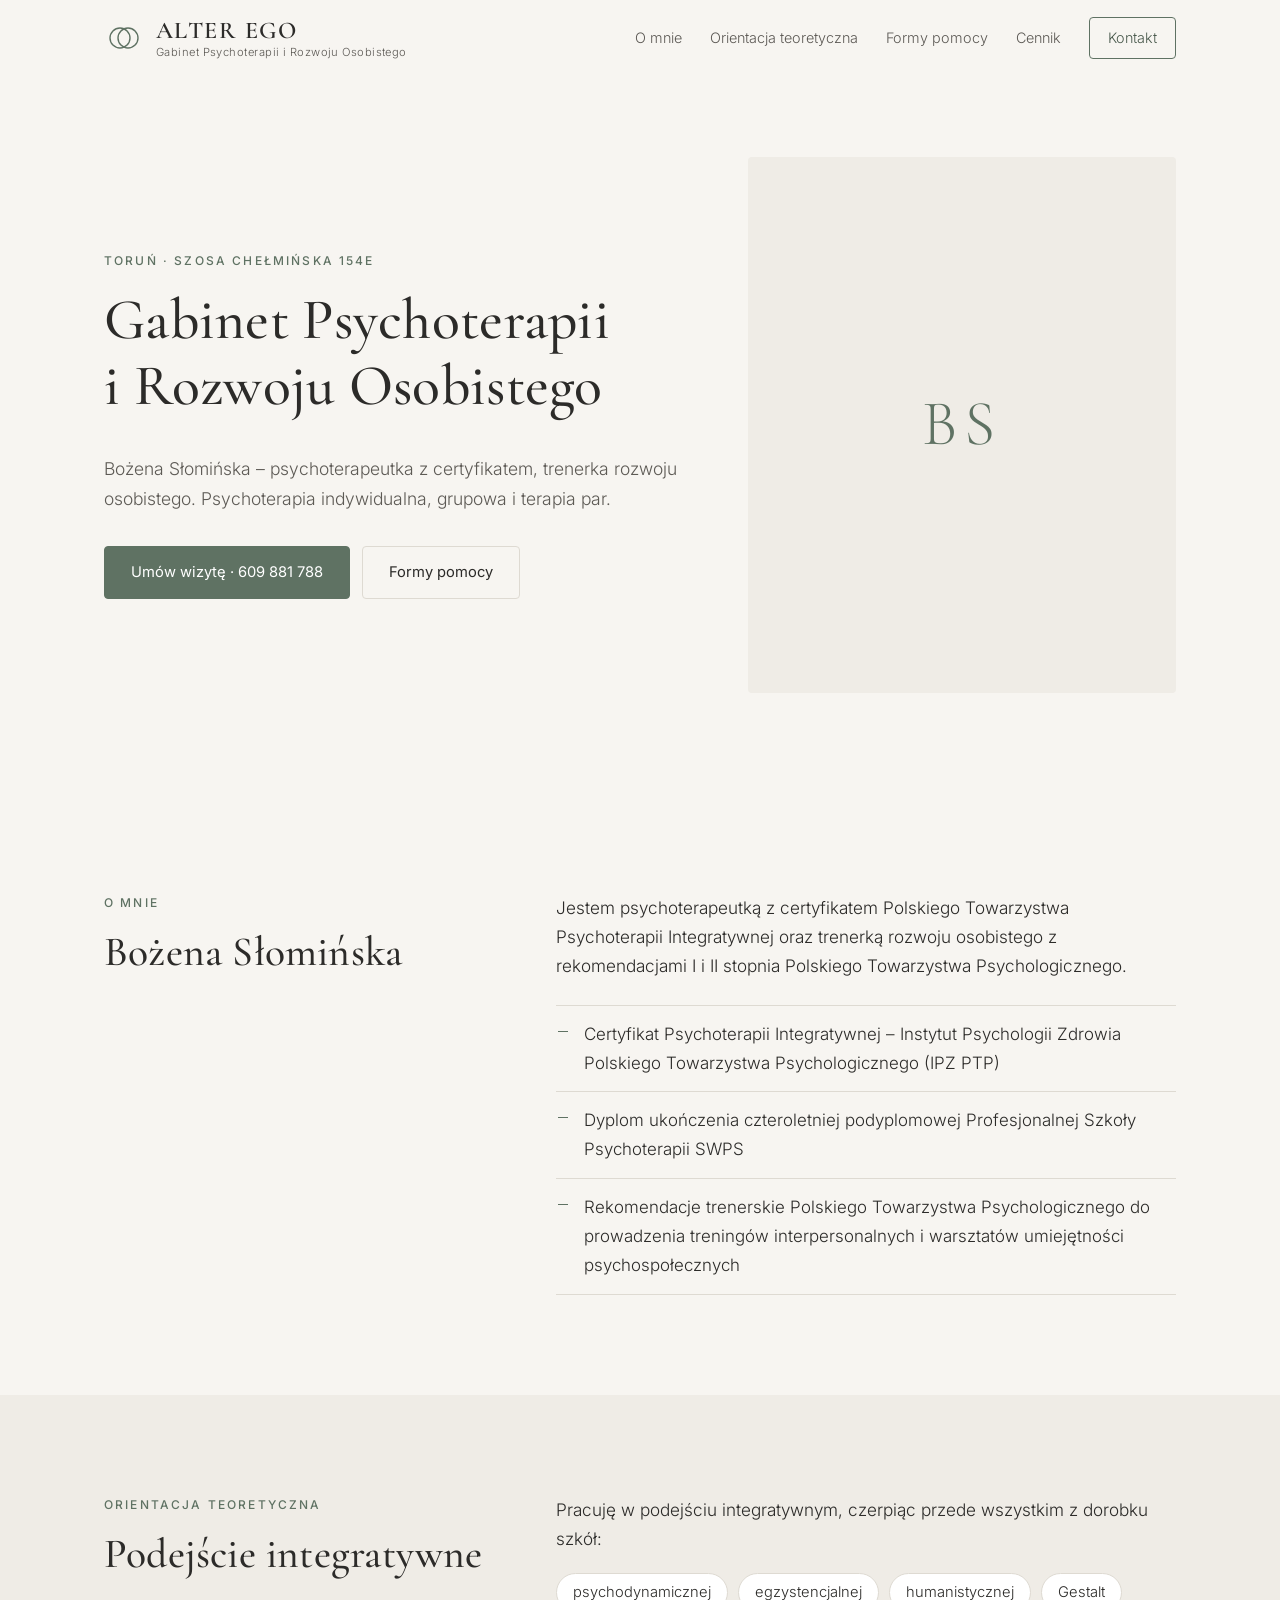
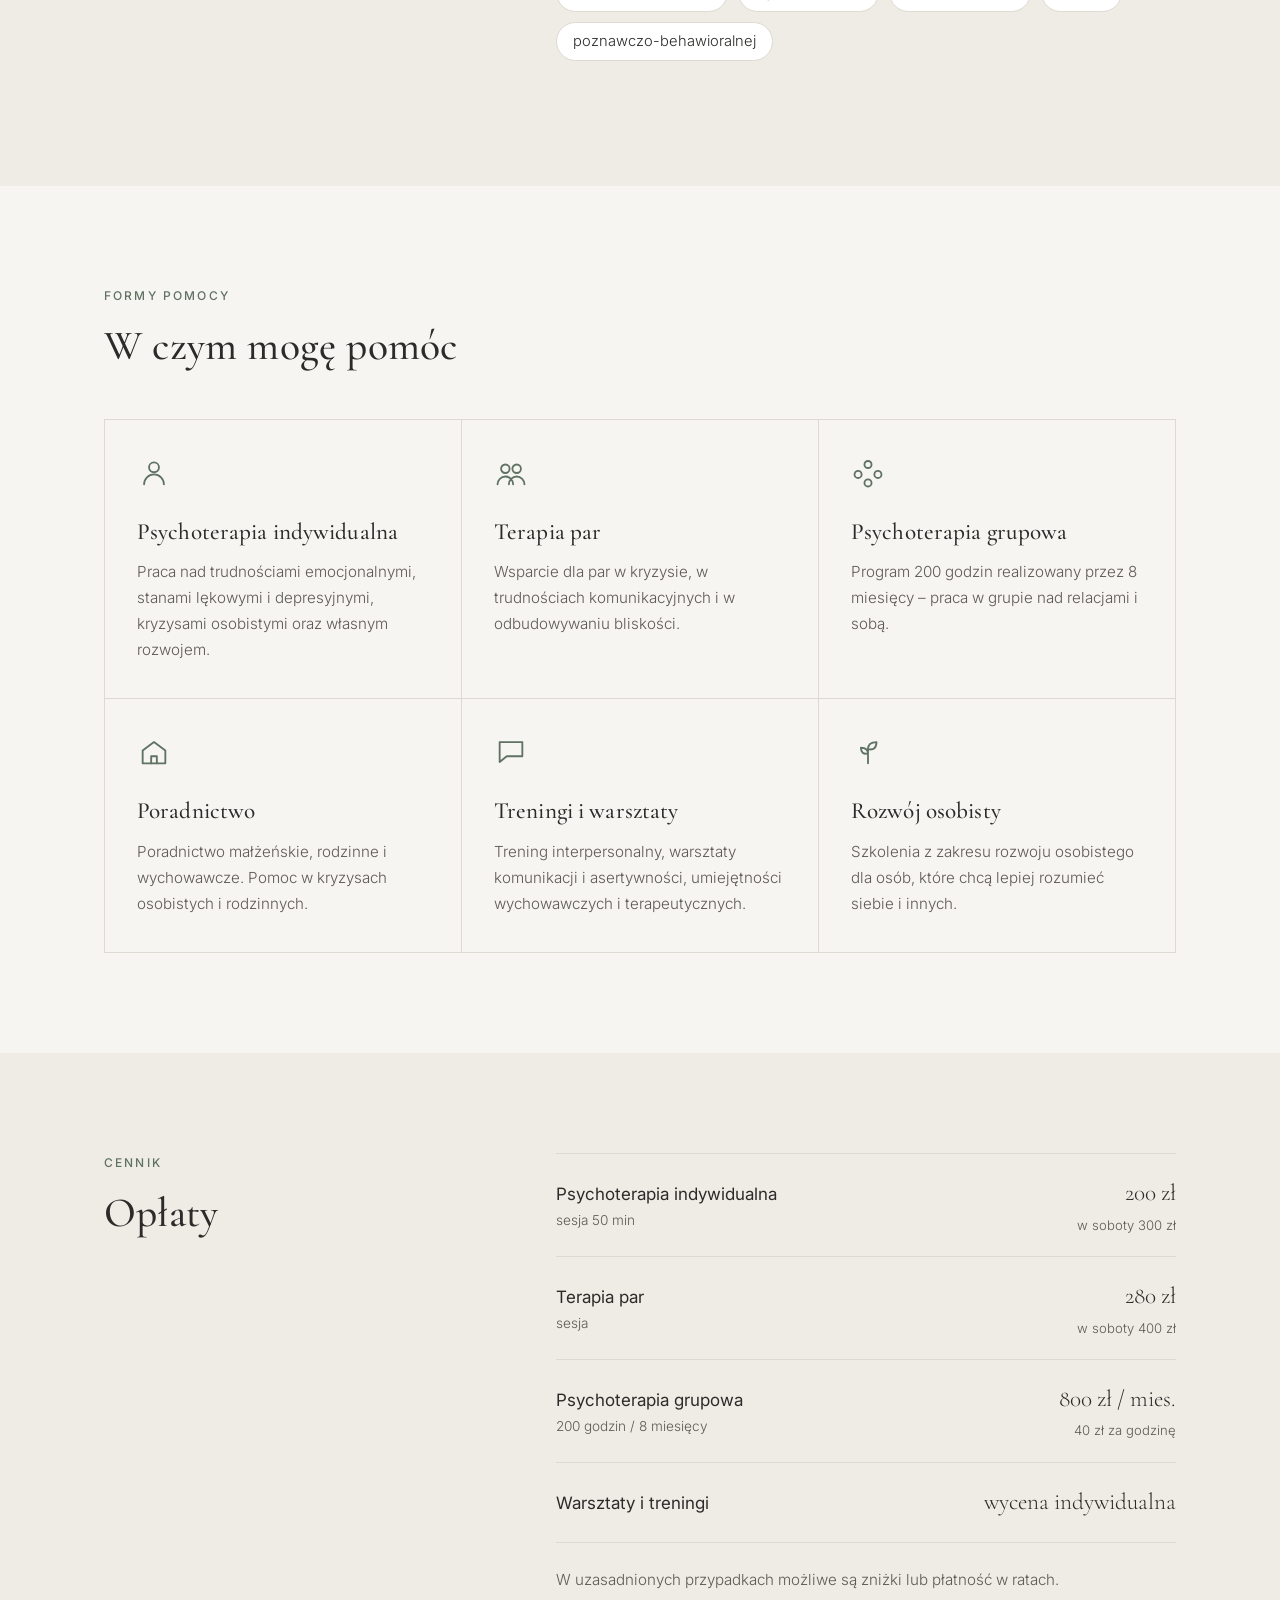
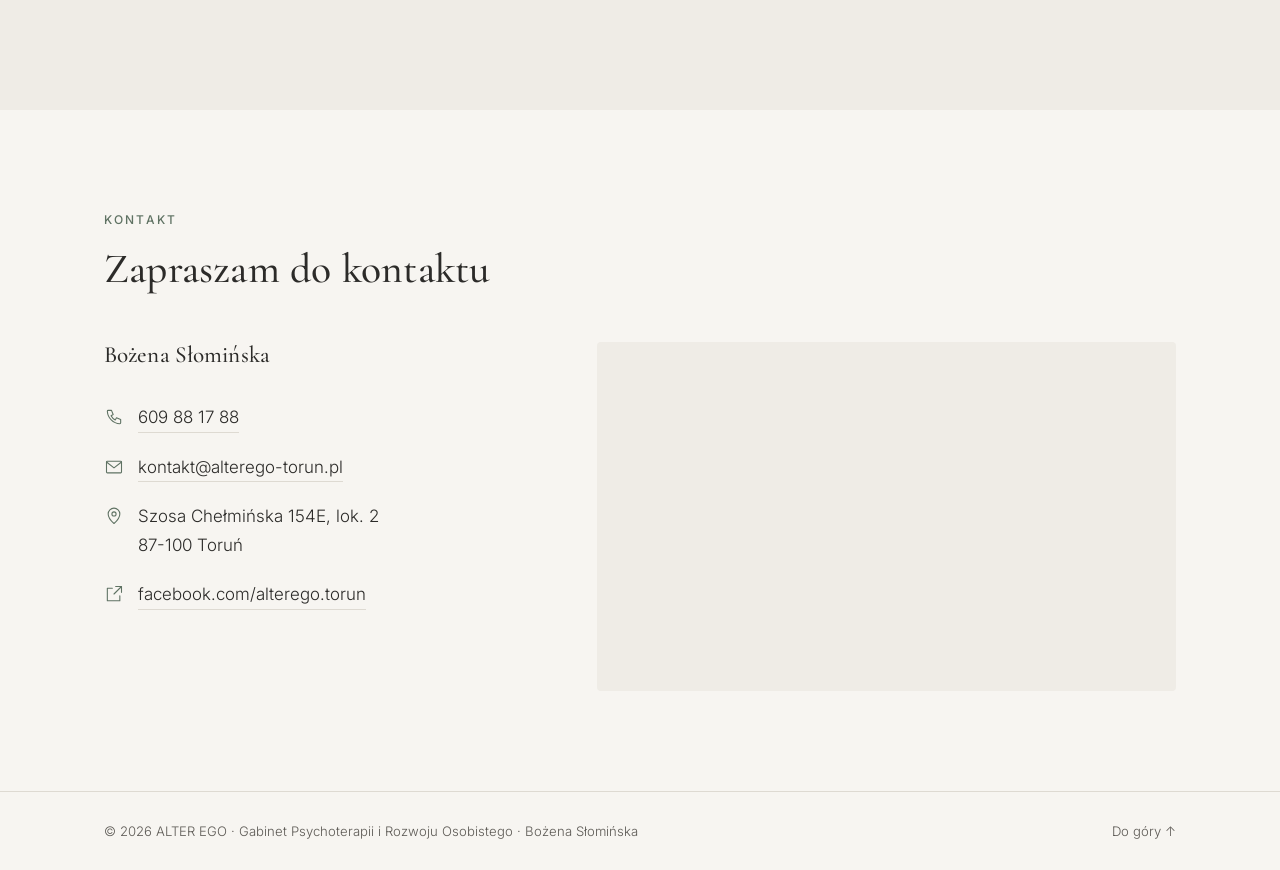
==== index.html @ eb3a6e15 "Add redesigned minimalist ALTER EGO website Single-page static site with sections: about, theoretica" ====
<!doctype html>
<html lang="pl">
<head>
  <meta charset="utf-8">
  <meta name="viewport" content="width=device-width, initial-scale=1">
  <title>ALTER EGO – Gabinet Psychoterapii Bożena Słomińska – Toruń</title>
  <meta name="description" content="ALTER EGO – Gabinet Psychoterapii i Rozwoju Osobistego. Bożena Słomińska, certyfikowana psychoterapeutka. Psychoterapia indywidualna, grupowa, terapia par. Toruń, Szosa Chełmińska 154E.">
  <link rel="preconnect" href="https://fonts.googleapis.com">
  <link rel="preconnect" href="https://fonts.gstatic.com" crossorigin>
  <link href="https://fonts.googleapis.com/css2?family=Cormorant+Garamond:wght@400;500;600&family=Inter:wght@300;400;500&display=swap" rel="stylesheet">
  <link rel="stylesheet" href="assets/css/style.css">
  <link rel="icon" href="assets/img/favicon.svg" type="image/svg+xml">
</head>
<body>

  <header class="site-header" id="top">
    <div class="container header-inner">
      <a class="brand" href="#top" aria-label="ALTER EGO – strona główna">
        <img src="assets/img/logo.svg" alt="ALTER EGO" class="brand-logo" width="40" height="40">
        <span class="brand-text">
          <span class="brand-name">alter ego</span>
          <span class="brand-sub">Gabinet Psychoterapii i Rozwoju Osobistego</span>
        </span>
      </a>
      <button class="nav-toggle" aria-expanded="false" aria-controls="nav" aria-label="Menu">
        <span></span><span></span>
      </button>
      <nav class="nav" id="nav">
        <a href="#o-mnie">O mnie</a>
        <a href="#orientacja">Orientacja teoretyczna</a>
        <a href="#formy-pomocy">Formy pomocy</a>
        <a href="#cennik">Cennik</a>
        <a href="#kontakt" class="nav-cta">Kontakt</a>
      </nav>
    </div>
  </header>

  <main>

    <!-- HERO -->
    <section class="hero">
      <div class="container hero-grid">
        <div class="hero-text">
          <p class="eyebrow">Toruń · Szosa Chełmińska 154E</p>
          <h1>Gabinet Psychoterapii<br>i Rozwoju Osobistego</h1>
          <p class="lead">
            Bożena Słomińska – psychoterapeutka z certyfikatem, trenerka rozwoju osobistego.
            Psychoterapia indywidualna, grupowa i terapia par.
          </p>
          <div class="hero-actions">
            <a href="tel:+48609881788" class="btn btn-primary">Umów wizytę · 609 881 788</a>
            <a href="#formy-pomocy" class="btn btn-ghost">Formy pomocy</a>
          </div>
        </div>
        <figure class="hero-photo">
          <img src="assets/img/bozena-slominska.jpg" alt="Bożena Słomińska – psychoterapeutka" onerror="this.parentElement.classList.add('no-photo')">
          <span class="photo-fallback" aria-hidden="true">BS</span>
        </figure>
      </div>
    </section>

    <!-- O MNIE -->
    <section class="section" id="o-mnie">
      <div class="container two-col">
        <div class="col-head">
          <p class="eyebrow">O mnie</p>
          <h2>Bożena Słomińska</h2>
        </div>
        <div class="col-body">
          <p>
            Jestem psychoterapeutką z certyfikatem Polskiego Towarzystwa Psychoterapii Integratywnej
            oraz trenerką rozwoju osobistego z rekomendacjami I i II stopnia Polskiego Towarzystwa Psychologicznego.
          </p>
          <ul class="list-check">
            <li>Certyfikat Psychoterapii Integratywnej – Instytut Psychologii Zdrowia Polskiego Towarzystwa Psychologicznego (IPZ PTP)</li>
            <li>Dyplom ukończenia czteroletniej podyplomowej Profesjonalnej Szkoły Psychoterapii SWPS</li>
            <li>Rekomendacje trenerskie Polskiego Towarzystwa Psychologicznego do prowadzenia treningów interpersonalnych i warsztatów umiejętności psychospołecznych</li>
          </ul>
        </div>
      </div>
    </section>

    <!-- ORIENTACJA -->
    <section class="section section-alt" id="orientacja">
      <div class="container two-col">
        <div class="col-head">
          <p class="eyebrow">Orientacja teoretyczna</p>
          <h2>Podejście integratywne</h2>
        </div>
        <div class="col-body">
          <p>
            Pracuję w podejściu integratywnym, czerpiąc przede wszystkim z dorobku szkół:
          </p>
          <ul class="tags">
            <li>psychodynamicznej</li>
            <li>egzystencjalnej</li>
            <li>humanistycznej</li>
            <li>Gestalt</li>
            <li>poznawczo-behawioralnej</li>
          </ul>
        </div>
      </div>
    </section>

    <!-- FORMY POMOCY -->
    <section class="section" id="formy-pomocy">
      <div class="container">
        <div class="section-head">
          <p class="eyebrow">Formy pomocy</p>
          <h2>W czym mogę pomóc</h2>
        </div>
        <div class="cards">
          <article class="card">
            <svg class="icon" viewBox="0 0 24 24" aria-hidden="true"><circle cx="12" cy="8" r="3.5"/><path d="M5 20c0-3.9 3.1-7 7-7s7 3.1 7 7"/></svg>
            <h3>Psychoterapia indywidualna</h3>
            <p>Praca nad trudnościami emocjonalnymi, stanami lękowymi i depresyjnymi, kryzysami osobistymi oraz własnym rozwojem.</p>
          </article>
          <article class="card">
            <svg class="icon" viewBox="0 0 24 24" aria-hidden="true"><circle cx="8" cy="9" r="3"/><circle cx="16" cy="9" r="3"/><path d="M2.5 20c0-3 2.5-5.5 5.5-5.5S13.5 17 13.5 20M10.5 20c0-3 2.5-5.5 5.5-5.5s5.5 2.5 5.5 5.5"/></svg>
            <h3>Terapia par</h3>
            <p>Wsparcie dla par w kryzysie, w trudnościach komunikacyjnych i w odbudowywaniu bliskości.</p>
          </article>
          <article class="card">
            <svg class="icon" viewBox="0 0 24 24" aria-hidden="true"><circle cx="12" cy="6" r="2.5"/><circle cx="5" cy="13" r="2.5"/><circle cx="19" cy="13" r="2.5"/><circle cx="12" cy="19" r="2.5"/></svg>
            <h3>Psychoterapia grupowa</h3>
            <p>Program 200 godzin realizowany przez 8 miesięcy – praca w grupie nad relacjami i sobą.</p>
          </article>
          <article class="card">
            <svg class="icon" viewBox="0 0 24 24" aria-hidden="true"><path d="M4 11l8-6 8 6v9H4z"/><path d="M10 20v-5h4v5"/></svg>
            <h3>Poradnictwo</h3>
            <p>Poradnictwo małżeńskie, rodzinne i wychowawcze. Pomoc w kryzysach osobistych i rodzinnych.</p>
          </article>
          <article class="card">
            <svg class="icon" viewBox="0 0 24 24" aria-hidden="true"><path d="M4 5h16v10H9l-5 4z"/></svg>
            <h3>Treningi i warsztaty</h3>
            <p>Trening interpersonalny, warsztaty komunikacji i asertywności, umiejętności wychowawczych i terapeutycznych.</p>
          </article>
          <article class="card">
            <svg class="icon" viewBox="0 0 24 24" aria-hidden="true"><path d="M12 20V10M12 10c0-3 2-5 6-5 0 4-2 6-6 5zM12 13c0-2.5-1.7-4-5-4 0 3.3 1.7 4.8 5 4"/></svg>
            <h3>Rozwój osobisty</h3>
            <p>Szkolenia z zakresu rozwoju osobistego dla osób, które chcą lepiej rozumieć siebie i innych.</p>
          </article>
        </div>
      </div>
    </section>

    <!-- CENNIK -->
    <section class="section section-alt" id="cennik">
      <div class="container two-col">
        <div class="col-head">
          <p class="eyebrow">Cennik</p>
          <h2>Opłaty</h2>
        </div>
        <div class="col-body">
          <dl class="prices">
            <div class="price-row">
              <dt>Psychoterapia indywidualna <span>sesja 50 min</span></dt>
              <dd>200 zł <small>w soboty 300 zł</small></dd>
            </div>
            <div class="price-row">
              <dt>Terapia par <span>sesja</span></dt>
              <dd>280 zł <small>w soboty 400 zł</small></dd>
            </div>
            <div class="price-row">
              <dt>Psychoterapia grupowa <span>200 godzin / 8 miesięcy</span></dt>
              <dd>800 zł / mies. <small>40 zł za godzinę</small></dd>
            </div>
            <div class="price-row">
              <dt>Warsztaty i treningi</dt>
              <dd>wycena indywidualna</dd>
            </div>
          </dl>
          <p class="muted">W uzasadnionych przypadkach możliwe są zniżki lub płatność w ratach.</p>
        </div>
      </div>
    </section>

    <!-- KONTAKT -->
    <section class="section" id="kontakt">
      <div class="container">
        <div class="section-head">
          <p class="eyebrow">Kontakt</p>
          <h2>Zapraszam do kontaktu</h2>
        </div>
        <div class="contact-grid">
          <div class="contact-card">
            <h3>Bożena Słomińska</h3>
            <ul class="contact-list">
              <li>
                <svg class="icon-sm" viewBox="0 0 24 24" aria-hidden="true"><path d="M5 4h4l2 5-2.5 1.5a11 11 0 0 0 5 5L15 13l5 2v4a1 1 0 0 1-1 1A16 16 0 0 1 4 5a1 1 0 0 1 1-1"/></svg>
                <a href="tel:+48609881788">609 88 17 88</a>
              </li>
              <li>
                <svg class="icon-sm" viewBox="0 0 24 24" aria-hidden="true"><rect x="3" y="5" width="18" height="14" rx="1"/><path d="M3 6l9 7 9-7"/></svg>
                <a href="mailto:kontakt@alterego-torun.pl">kontakt@alterego-torun.pl</a>
              </li>
              <li>
                <svg class="icon-sm" viewBox="0 0 24 24" aria-hidden="true"><path d="M12 21s-7-6.2-7-11.5a7 7 0 0 1 14 0C19 14.8 12 21 12 21z"/><circle cx="12" cy="9.5" r="2.5"/></svg>
                <span>Szosa Chełmińska 154E, lok. 2<br>87-100 Toruń</span>
              </li>
              <li>
                <svg class="icon-sm" viewBox="0 0 24 24" aria-hidden="true"><path d="M14 3h7v7M21 3l-9 9M19 14v6H4V5h6"/></svg>
                <a href="https://www.facebook.com/alterego.torun/" target="_blank" rel="noopener">facebook.com/alterego.torun</a>
              </li>
            </ul>
          </div>
          <div class="map">
            <iframe
              title="Mapa – Szosa Chełmińska 154E, Toruń"
              src="https://www.google.com/maps?q=Szosa+Che%C5%82mi%C5%84ska+154E,+87-100+Toru%C5%84&output=embed"
              loading="lazy" referrerpolicy="no-referrer-when-downgrade"></iframe>
          </div>
        </div>
      </div>
    </section>

  </main>

  <footer class="site-footer">
    <div class="container footer-inner">
      <p>© <span id="year">2026</span> ALTER EGO · Gabinet Psychoterapii i Rozwoju Osobistego · Bożena Słomińska</p>
      <a href="#top">Do góry ↑</a>
    </div>
  </footer>

  <script src="assets/js/main.js"></script>
</body>
</html>
---- assets/css/style.css ----
/* ALTER EGO – calm, minimal stylesheet */

:root {
  --bg: #f7f5f1;
  --bg-alt: #efece6;
  --surface: #ffffff;
  --ink: #2c2b29;
  --ink-soft: #5d5a55;
  --line: #dedad2;
  --accent: #5f7263;       /* muted sage */
  --accent-dark: #4a5a4d;
  --radius: 4px;
  --max: 1120px;
  --serif: "Cormorant Garamond", Georgia, "Times New Roman", serif;
  --sans: "Inter", system-ui, -apple-system, "Segoe UI", Roboto, sans-serif;
}

*, *::before, *::after { box-sizing: border-box; }

html { scroll-behavior: smooth; scroll-padding-top: 80px; }

body {
  margin: 0;
  background: var(--bg);
  color: var(--ink);
  font-family: var(--sans);
  font-weight: 300;
  font-size: 17px;
  line-height: 1.7;
  -webkit-font-smoothing: antialiased;
}

img { max-width: 100%; display: block; }
a { color: inherit; }

h1, h2, h3 {
  font-family: var(--serif);
  font-weight: 500;
  line-height: 1.15;
  margin: 0 0 .6em;
  letter-spacing: .005em;
}
h1 { font-size: clamp(2.4rem, 5vw, 3.6rem); }
h2 { font-size: clamp(2rem, 3.5vw, 2.6rem); }
h3 { font-size: 1.45rem; }

p { margin: 0 0 1.1em; }

.container {
  width: 100%;
  max-width: var(--max);
  margin: 0 auto;
  padding: 0 24px;
}

.eyebrow {
  font-size: .75rem;
  text-transform: uppercase;
  letter-spacing: .18em;
  color: var(--accent);
  font-weight: 500;
  margin-bottom: 1rem;
}

.muted { color: var(--ink-soft); font-size: .95rem; }

/* ---------- Header ---------- */
.site-header {
  position: sticky;
  top: 0;
  z-index: 10;
  background: rgba(247, 245, 241, .92);
  backdrop-filter: blur(8px);
  border-bottom: 1px solid transparent;
  transition: border-color .3s;
}
.site-header.scrolled { border-bottom-color: var(--line); }

.header-inner {
  display: flex;
  align-items: center;
  justify-content: space-between;
  height: 76px;
}

.brand {
  display: flex;
  align-items: center;
  gap: 12px;
  text-decoration: none;
}
.brand-logo { width: 40px; height: 40px; }
.brand-text { display: flex; flex-direction: column; line-height: 1.2; }
.brand-name {
  font-family: var(--serif);
  font-size: 1.5rem;
  font-weight: 600;
  letter-spacing: .06em;
  text-transform: uppercase;
}
.brand-sub { font-size: .7rem; color: var(--ink-soft); letter-spacing: .04em; }

.nav { display: flex; align-items: center; gap: 28px; }
.nav a {
  text-decoration: none;
  font-size: .9rem;
  color: var(--ink-soft);
  transition: color .2s;
}
.nav a:hover { color: var(--ink); }
.nav .nav-cta {
  color: var(--accent-dark);
  border: 1px solid var(--accent);
  padding: 8px 18px;
  border-radius: var(--radius);
}
.nav .nav-cta:hover { background: var(--accent); color: #fff; }

.nav-toggle {
  display: none;
  background: none;
  border: 0;
  width: 36px;
  height: 36px;
  cursor: pointer;
  position: relative;
}
.nav-toggle span {
  position: absolute;
  left: 7px; right: 7px;
  height: 1.5px;
  background: var(--ink);
  transition: transform .25s, top .25s;
}
.nav-toggle span:first-child { top: 14px; }
.nav-toggle span:last-child { top: 21px; }
.nav-toggle[aria-expanded="true"] span:first-child { top: 17px; transform: rotate(45deg); }
.nav-toggle[aria-expanded="true"] span:last-child { top: 17px; transform: rotate(-45deg); }

/* ---------- Buttons ---------- */
.btn {
  display: inline-block;
  padding: 13px 26px;
  border-radius: var(--radius);
  text-decoration: none;
  font-size: .92rem;
  font-weight: 400;
  transition: background .2s, color .2s, border-color .2s;
}
.btn-primary { background: var(--accent); color: #fff; border: 1px solid var(--accent); }
.btn-primary:hover { background: var(--accent-dark); border-color: var(--accent-dark); }
.btn-ghost { border: 1px solid var(--line); color: var(--ink); }
.btn-ghost:hover { border-color: var(--ink-soft); }

/* ---------- Hero ---------- */
.hero { padding: 80px 0 100px; }
.hero-grid {
  display: grid;
  grid-template-columns: 1.15fr .85fr;
  gap: 64px;
  align-items: center;
}
.lead { font-size: 1.1rem; color: var(--ink-soft); max-width: 34em; }
.hero-actions { display: flex; flex-wrap: wrap; gap: 12px; margin-top: 2rem; }

.hero-photo {
  margin: 0;
  position: relative;
  aspect-ratio: 4 / 5;
  background: var(--bg-alt);
  border-radius: var(--radius);
  overflow: hidden;
}
.hero-photo img { width: 100%; height: 100%; object-fit: cover; }
.photo-fallback { display: none; }
.hero-photo.no-photo img { display: none; }
.hero-photo.no-photo .photo-fallback {
  display: flex;
  position: absolute;
  inset: 0;
  align-items: center;
  justify-content: center;
  font-family: var(--serif);
  font-size: 4rem;
  color: var(--accent);
  letter-spacing: .1em;
}

/* ---------- Sections ---------- */
.section { padding: 100px 0; }
.section-alt { background: var(--bg-alt); }
.section-head { max-width: 640px; margin-bottom: 48px; }

.two-col {
  display: grid;
  grid-template-columns: 1fr 1.6fr;
  gap: 64px;
}
.col-body > p:first-child { font-size: 1.08rem; }

.list-check { list-style: none; padding: 0; margin: 1.5rem 0 0; }
.list-check li {
  position: relative;
  padding: 14px 0 14px 28px;
  border-top: 1px solid var(--line);
}
.list-check li:last-child { border-bottom: 1px solid var(--line); }
.list-check li::before {
  content: "";
  position: absolute;
  left: 2px;
  top: 25px;
  width: 10px;
  height: 1px;
  background: var(--accent);
}

.tags {
  list-style: none;
  padding: 0;
  margin: 1.2rem 0 1.6rem;
  display: flex;
  flex-wrap: wrap;
  gap: 10px;
}
.tags li {
  padding: 6px 16px;
  border: 1px solid var(--line);
  border-radius: 999px;
  background: var(--surface);
  font-size: .92rem;
}

/* ---------- Cards ---------- */
.cards {
  display: grid;
  grid-template-columns: repeat(3, 1fr);
  gap: 1px;
  background: var(--line);
  border: 1px solid var(--line);
}
.card {
  background: var(--bg);
  padding: 36px 32px;
  transition: background .25s;
}
.card:hover { background: var(--surface); }
.card p { color: var(--ink-soft); font-size: .95rem; margin: 0; }

.icon, .icon-sm {
  fill: none;
  stroke: var(--accent);
  stroke-width: 1.3;
  stroke-linecap: round;
  stroke-linejoin: round;
}
.icon { width: 34px; height: 34px; margin-bottom: 20px; }
.icon-sm { width: 20px; height: 20px; flex-shrink: 0; margin-top: 4px; }

/* ---------- Prices ---------- */
.prices { margin: 0 0 1.5rem; }
.price-row {
  display: flex;
  justify-content: space-between;
  align-items: baseline;
  gap: 24px;
  padding: 20px 0;
  border-top: 1px solid var(--line);
}
.price-row:last-child { border-bottom: 1px solid var(--line); }
.price-row dt { font-weight: 400; }
.price-row dt span { display: block; font-size: .85rem; color: var(--ink-soft); font-weight: 300; }
.price-row dd {
  margin: 0;
  text-align: right;
  font-family: var(--serif);
  font-size: 1.45rem;
  white-space: nowrap;
}
.price-row dd small {
  display: block;
  font-family: var(--sans);
  font-size: .82rem;
  color: var(--ink-soft);
}

/* ---------- Contact ---------- */
.contact-grid {
  display: grid;
  grid-template-columns: 1fr 1.3fr;
  gap: 48px;
  align-items: stretch;
}
.contact-list { list-style: none; padding: 0; margin: 1.5rem 0; }
.contact-list li {
  display: flex;
  gap: 14px;
  padding: 10px 0;
}
.contact-list a { text-decoration: none; border-bottom: 1px solid var(--line); }
.contact-list a:hover { border-color: var(--accent); }

.map {
  min-height: 340px;
  border-radius: var(--radius);
  overflow: hidden;
  background: var(--bg-alt);
}
.map iframe {
  width: 100%;
  height: 100%;
  min-height: 340px;
  border: 0;
  filter: grayscale(.7) contrast(.95);
}

/* ---------- Footer ---------- */
.site-footer {
  border-top: 1px solid var(--line);
  padding: 28px 0;
  font-size: .82rem;
  color: var(--ink-soft);
}
.footer-inner { display: flex; justify-content: space-between; gap: 16px; flex-wrap: wrap; }
.footer-inner p { margin: 0; }
.footer-inner a { text-decoration: none; }

/* ---------- Reveal ---------- */
.reveal { opacity: 0; transform: translateY(12px); transition: opacity .8s ease, transform .8s ease; }
.reveal.visible { opacity: 1; transform: none; }
@media (prefers-reduced-motion: reduce) {
  html { scroll-behavior: auto; }
  .reveal { opacity: 1; transform: none; transition: none; }
}

/* ---------- Responsive ---------- */
@media (max-width: 960px) {
  .cards { grid-template-columns: repeat(2, 1fr); }
  .two-col, .contact-grid { grid-template-columns: 1fr; gap: 24px; }
  .hero-grid { grid-template-columns: 1fr; gap: 48px; }
  .hero-photo { max-width: 420px; }
}

@media (max-width: 820px) {
  .nav-toggle { display: block; }
  .nav {
    position: absolute;
    top: 76px;
    left: 0; right: 0;
    flex-direction: column;
    align-items: flex-start;
    gap: 0;
    padding: 8px 24px 24px;
    background: var(--bg);
    border-bottom: 1px solid var(--line);
    display: none;
  }
  .nav.open { display: flex; }
  .nav a { padding: 12px 0; width: 100%; font-size: 1rem; }
  .nav .nav-cta { margin-top: 8px; width: auto; }
}

@media (max-width: 600px) {
  body { font-size: 16px; }
  .container { padding: 0 16px; }
  .brand-sub { display: none; }
  .hero { padding: 48px 0 64px; }
  .section { padding: 64px 0; }
  .cards { grid-template-columns: 1fr; }
  .card { padding: 28px 24px; }
  .price-row { flex-direction: column; gap: 4px; }
  .price-row dd { text-align: left; }
}
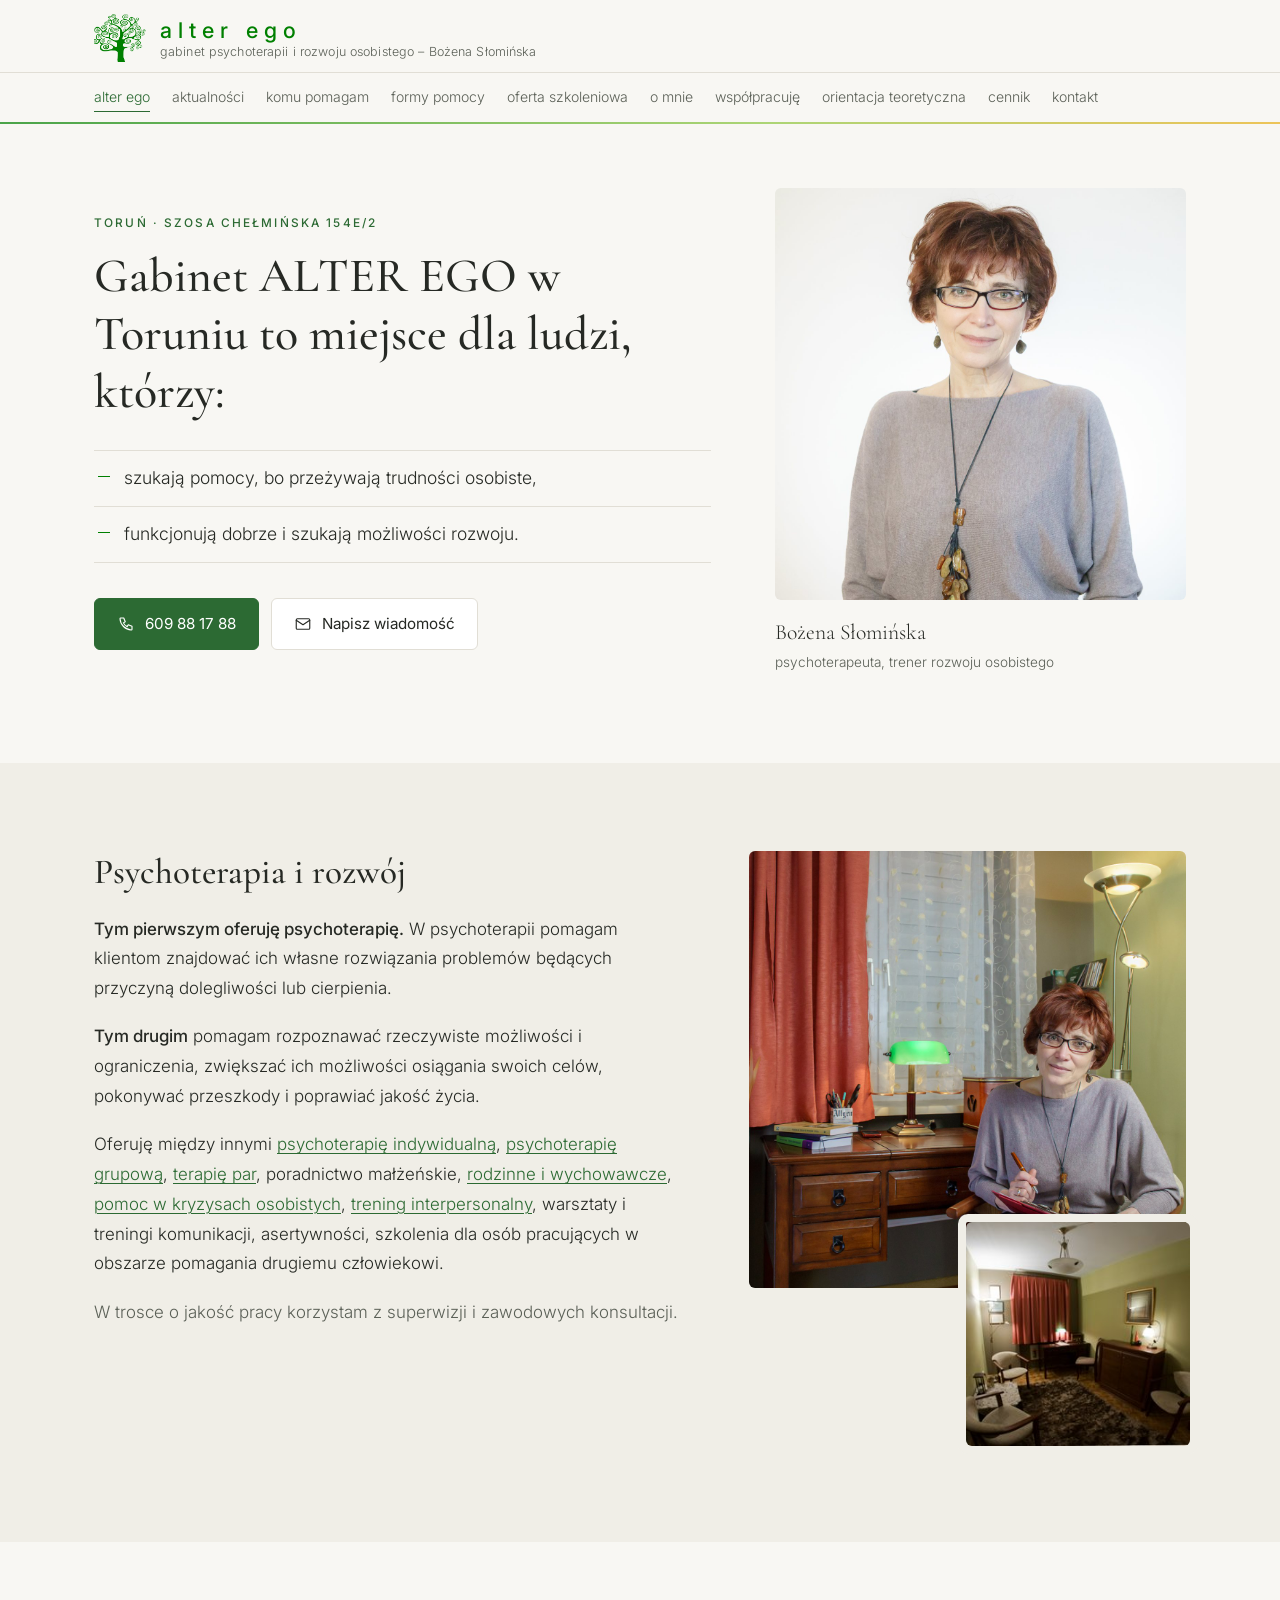
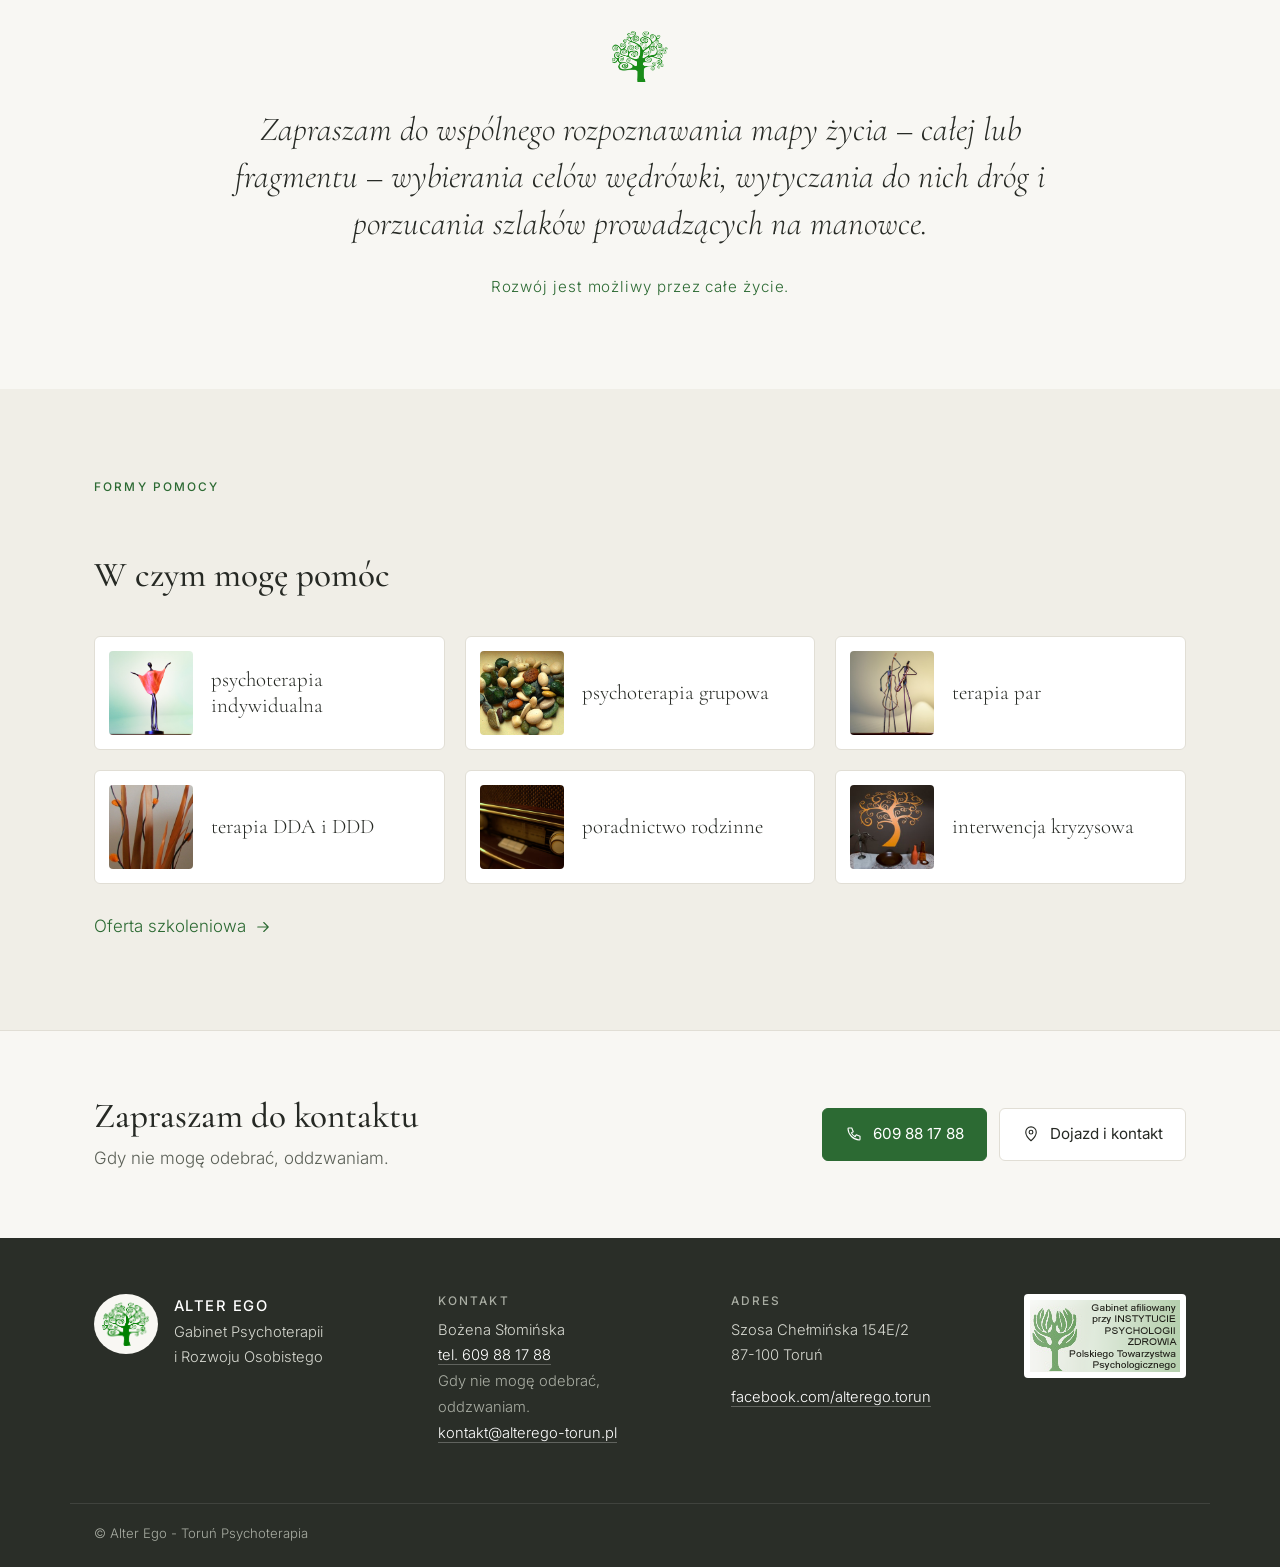
==== commit d93b910a: "Rebuild site with full content, photos and logo from the original Replace the placeholder one-pager " ====
--- a/index.html
+++ b/index.html
@@ -4,212 +4,122 @@
   <meta charset="utf-8">
   <meta name="viewport" content="width=device-width, initial-scale=1">
   <title>ALTER EGO – Gabinet Psychoterapii Bożena Słomińska – Toruń</title>
-  <meta name="description" content="ALTER EGO – Gabinet Psychoterapii i Rozwoju Osobistego. Bożena Słomińska, certyfikowana psychoterapeutka. Psychoterapia indywidualna, grupowa, terapia par. Toruń, Szosa Chełmińska 154E.">
+  <meta name="description" content="Gabinet Psychoterapii i Rozwoju Osobistego ALTER EGO w Toruniu. Bożena Słomińska – psychoterapia indywidualna, grupowa, terapia par, poradnictwo, interwencja kryzysowa, treningi.">
   <link rel="preconnect" href="https://fonts.googleapis.com">
   <link rel="preconnect" href="https://fonts.gstatic.com" crossorigin>
-  <link href="https://fonts.googleapis.com/css2?family=Cormorant+Garamond:wght@400;500;600&family=Inter:wght@300;400;500&display=swap" rel="stylesheet">
+  <link href="https://fonts.googleapis.com/css2?family=Cormorant+Garamond:ital,wght@0,500;0,600;1,500&family=Inter:wght@300;400;500&display=swap" rel="stylesheet">
   <link rel="stylesheet" href="assets/css/style.css">
-  <link rel="icon" href="assets/img/favicon.svg" type="image/svg+xml">
+  <link rel="icon" href="assets/img/favicon.png" type="image/png">
+  <link rel="apple-touch-icon" href="assets/img/apple-touch-icon.png">
 </head>
 <body>
+  <a class="skip" href="#main">Przejdź do treści</a>
 
-  <header class="site-header" id="top">
+  <header class="site-header">
     <div class="container header-inner">
-      <a class="brand" href="#top" aria-label="ALTER EGO – strona główna">
-        <img src="assets/img/logo.svg" alt="ALTER EGO" class="brand-logo" width="40" height="40">
+      <a class="brand" href="index.html" aria-label="ALTER EGO – strona główna">
+        <img src="assets/img/drzewo.png" alt="" class="brand-tree" width="52" height="48">
         <span class="brand-text">
           <span class="brand-name">alter ego</span>
-          <span class="brand-sub">Gabinet Psychoterapii i Rozwoju Osobistego</span>
+          <span class="brand-sub">gabinet psychoterapii i rozwoju osobistego – Bożena Słomińska</span>
         </span>
       </a>
       <button class="nav-toggle" aria-expanded="false" aria-controls="nav" aria-label="Menu">
         <span></span><span></span>
       </button>
-      <nav class="nav" id="nav">
-        <a href="#o-mnie">O mnie</a>
-        <a href="#orientacja">Orientacja teoretyczna</a>
-        <a href="#formy-pomocy">Formy pomocy</a>
-        <a href="#cennik">Cennik</a>
-        <a href="#kontakt" class="nav-cta">Kontakt</a>
-      </nav>
     </div>
+    <nav class="nav" id="nav" aria-label="Menu główne">
+      <div class="container nav-inner">
+        <a href="index.html" class="active" aria-current="page">alter ego</a>
+        <a href="https://www.facebook.com/alterego.torun/" target="_blank" rel="noopener">aktualności</a>
+        <a href="komu-pomagam.html">komu pomagam</a>
+        <a href="formy-pomocy.html">formy pomocy</a>
+        <a href="oferta-szkoleniowa.html">oferta szkoleniowa</a>
+        <a href="o-mnie.html">o mnie</a>
+        <a href="wspolpracuje.html">współpracuję</a>
+        <a href="orientacja-teoretyczna.html">orientacja teoretyczna</a>
+        <a href="cennik.html">cennik</a>
+        <a href="kontakt.html">kontakt</a>
+      </div>
+    </nav>
+    <div class="ribbon" aria-hidden="true"></div>
   </header>
 
-  <main>
+  <main id="main">
 
-    <!-- HERO -->
     <section class="hero">
       <div class="container hero-grid">
         <div class="hero-text">
-          <p class="eyebrow">Toruń · Szosa Chełmińska 154E</p>
-          <h1>Gabinet Psychoterapii<br>i Rozwoju Osobistego</h1>
-          <p class="lead">
-            Bożena Słomińska – psychoterapeutka z certyfikatem, trenerka rozwoju osobistego.
-            Psychoterapia indywidualna, grupowa i terapia par.
-          </p>
-          <div class="hero-actions">
-            <a href="tel:+48609881788" class="btn btn-primary">Umów wizytę · 609 881 788</a>
-            <a href="#formy-pomocy" class="btn btn-ghost">Formy pomocy</a>
+          <p class="eyebrow">Toruń · Szosa Chełmińska 154E/2</p>
+          <h1>Gabinet ALTER EGO w Toruniu to miejsce dla ludzi, którzy:</h1>
+          <ul class="hero-points">
+            <li>szukają pomocy, bo przeżywają trudności osobiste,</li>
+            <li>funkcjonują dobrze i szukają możliwości rozwoju.</li>
+          </ul>
+          <div class="actions">
+            <a href="tel:+48609881788" class="btn btn-primary"><svg class="i" viewBox="0 0 24 24" aria-hidden="true"><path d="M5 4h4l2 5-2.5 1.5a11 11 0 0 0 5 5L15 13l5 2v4a1 1 0 0 1-1 1A16 16 0 0 1 4 5a1 1 0 0 1 1-1"/></svg> 609 88 17 88</a>
+            <a href="mailto:kontakt@alterego-torun.pl" class="btn btn-ghost"><svg class="i" viewBox="0 0 24 24" aria-hidden="true"><rect x="3" y="5" width="18" height="14" rx="1.5"/><path d="M3 7l9 6 9-6"/></svg> Napisz wiadomość</a>
           </div>
         </div>
         <figure class="hero-photo">
-          <img src="assets/img/bozena-slominska.jpg" alt="Bożena Słomińska – psychoterapeutka" onerror="this.parentElement.classList.add('no-photo')">
-          <span class="photo-fallback" aria-hidden="true">BS</span>
+          <img src="assets/img/bozena-slominska-portret.jpg" alt="Bożena Słomińska – psychoterapeuta" width="1200" height="1200">
+          <figcaption>Bożena Słomińska<span>psychoterapeuta, trener rozwoju osobistego</span></figcaption>
         </figure>
       </div>
     </section>
 
-    <!-- O MNIE -->
-    <section class="section" id="o-mnie">
-      <div class="container two-col">
-        <div class="col-head">
-          <p class="eyebrow">O mnie</p>
-          <h2>Bożena Słomińska</h2>
+    <section class="section section-alt">
+      <div class="container split">
+        <div class="split-text">
+          <h2>Psychoterapia i rozwój</h2>
+          <p><strong>Tym pierwszym oferuję psychoterapię.</strong> W psychoterapii pomagam klientom znajdować ich własne rozwiązania problemów będących przyczyną dolegliwości lub cierpienia.</p>
+          <p><strong>Tym drugim</strong> pomagam rozpoznawać rzeczywiste możliwości i ograniczenia, zwiększać ich możliwości osiągania swoich celów, pokonywać przeszkody i poprawiać jakość życia.</p>
+          <p>Oferuję między innymi <a href="formy-pomocy.html#psychoterapia-indywidualna">psychoterapię indywidualną</a>, <a href="formy-pomocy.html#psychoterapia-grupowa">psychoterapię grupową</a>, <a href="formy-pomocy.html#terapia-par">terapię par</a>, poradnictwo małżeńskie, <a href="formy-pomocy.html#poradnictwo-rodzinne">rodzinne i wychowawcze</a>, <a href="formy-pomocy.html#interwencja-kryzysowa">pomoc w kryzysach osobistych</a>, <a href="oferta-szkoleniowa.html#trening-interpersonalny">trening interpersonalny</a>, warsztaty i treningi komunikacji, asertywności, szkolenia dla osób pracujących w obszarze pomagania drugiemu człowiekowi.</p>
+          <p class="muted">W trosce o jakość pracy korzystam z superwizji i zawodowych konsultacji.</p>
         </div>
-        <div class="col-body">
-          <p>
-            Jestem psychoterapeutką z certyfikatem Polskiego Towarzystwa Psychoterapii Integratywnej
-            oraz trenerką rozwoju osobistego z rekomendacjami I i II stopnia Polskiego Towarzystwa Psychologicznego.
-          </p>
-          <ul class="list-check">
-            <li>Certyfikat Psychoterapii Integratywnej – Instytut Psychologii Zdrowia Polskiego Towarzystwa Psychologicznego (IPZ PTP)</li>
-            <li>Dyplom ukończenia czteroletniej podyplomowej Profesjonalnej Szkoły Psychoterapii SWPS</li>
-            <li>Rekomendacje trenerskie Polskiego Towarzystwa Psychologicznego do prowadzenia treningów interpersonalnych i warsztatów umiejętności psychospołecznych</li>
-          </ul>
+        <div class="split-media">
+          <figure class="photo photo-lg"><img src="assets/img/bozena-slominska-gabinet.jpg" alt="Bożena Słomińska w gabinecie ALTER EGO"></figure>
+          <figure class="photo photo-sm"><img src="assets/img/gabinet.jpg" alt="Gabinet ALTER EGO w Toruniu"></figure>
         </div>
       </div>
     </section>
 
-    <!-- ORIENTACJA -->
-    <section class="section section-alt" id="orientacja">
-      <div class="container two-col">
-        <div class="col-head">
-          <p class="eyebrow">Orientacja teoretyczna</p>
-          <h2>Podejście integratywne</h2>
-        </div>
-        <div class="col-body">
-          <p>
-            Pracuję w podejściu integratywnym, czerpiąc przede wszystkim z dorobku szkół:
-          </p>
-          <ul class="tags">
-            <li>psychodynamicznej</li>
-            <li>egzystencjalnej</li>
-            <li>humanistycznej</li>
-            <li>Gestalt</li>
-            <li>poznawczo-behawioralnej</li>
-          </ul>
-        </div>
+    <section class="section">
+      <div class="container">
+        <blockquote class="quote">
+          <p>Zapraszam do wspólnego rozpoznawania mapy życia – całej lub fragmentu – wybierania celów wędrówki, wytyczania do nich dróg i porzucania szlaków prowadzących na manowce.</p>
+          <footer>Rozwój jest możliwy przez całe życie.</footer>
+        </blockquote>
       </div>
     </section>
 
-    <!-- FORMY POMOCY -->
-    <section class="section" id="formy-pomocy">
+    <section class="section section-alt">
       <div class="container">
         <div class="section-head">
           <p class="eyebrow">Formy pomocy</p>
           <h2>W czym mogę pomóc</h2>
         </div>
-        <div class="cards">
-          <article class="card">
-            <svg class="icon" viewBox="0 0 24 24" aria-hidden="true"><circle cx="12" cy="8" r="3.5"/><path d="M5 20c0-3.9 3.1-7 7-7s7 3.1 7 7"/></svg>
-            <h3>Psychoterapia indywidualna</h3>
-            <p>Praca nad trudnościami emocjonalnymi, stanami lękowymi i depresyjnymi, kryzysami osobistymi oraz własnym rozwojem.</p>
-          </article>
-          <article class="card">
-            <svg class="icon" viewBox="0 0 24 24" aria-hidden="true"><circle cx="8" cy="9" r="3"/><circle cx="16" cy="9" r="3"/><path d="M2.5 20c0-3 2.5-5.5 5.5-5.5S13.5 17 13.5 20M10.5 20c0-3 2.5-5.5 5.5-5.5s5.5 2.5 5.5 5.5"/></svg>
-            <h3>Terapia par</h3>
-            <p>Wsparcie dla par w kryzysie, w trudnościach komunikacyjnych i w odbudowywaniu bliskości.</p>
-          </article>
-          <article class="card">
-            <svg class="icon" viewBox="0 0 24 24" aria-hidden="true"><circle cx="12" cy="6" r="2.5"/><circle cx="5" cy="13" r="2.5"/><circle cx="19" cy="13" r="2.5"/><circle cx="12" cy="19" r="2.5"/></svg>
-            <h3>Psychoterapia grupowa</h3>
-            <p>Program 200 godzin realizowany przez 8 miesięcy – praca w grupie nad relacjami i sobą.</p>
-          </article>
-          <article class="card">
-            <svg class="icon" viewBox="0 0 24 24" aria-hidden="true"><path d="M4 11l8-6 8 6v9H4z"/><path d="M10 20v-5h4v5"/></svg>
-            <h3>Poradnictwo</h3>
-            <p>Poradnictwo małżeńskie, rodzinne i wychowawcze. Pomoc w kryzysach osobistych i rodzinnych.</p>
-          </article>
-          <article class="card">
-            <svg class="icon" viewBox="0 0 24 24" aria-hidden="true"><path d="M4 5h16v10H9l-5 4z"/></svg>
-            <h3>Treningi i warsztaty</h3>
-            <p>Trening interpersonalny, warsztaty komunikacji i asertywności, umiejętności wychowawczych i terapeutycznych.</p>
-          </article>
-          <article class="card">
-            <svg class="icon" viewBox="0 0 24 24" aria-hidden="true"><path d="M12 20V10M12 10c0-3 2-5 6-5 0 4-2 6-6 5zM12 13c0-2.5-1.7-4-5-4 0 3.3 1.7 4.8 5 4"/></svg>
-            <h3>Rozwój osobisty</h3>
-            <p>Szkolenia z zakresu rozwoju osobistego dla osób, które chcą lepiej rozumieć siebie i innych.</p>
-          </article>
+        <div class="tiles">
+          <a class="tile" href="formy-pomocy.html#psychoterapia-indywidualna"><figure class="photo"><img src="assets/img/psychoterapia-indywidualna.jpg" alt=""></figure><span>psychoterapia indywidualna</span></a>
+          <a class="tile" href="formy-pomocy.html#psychoterapia-grupowa"><figure class="photo"><img src="assets/img/psychoterapia-grupowa.jpg" alt=""></figure><span>psychoterapia grupowa</span></a>
+          <a class="tile" href="formy-pomocy.html#terapia-par"><figure class="photo"><img src="assets/img/terapia-par-2.jpg" alt=""></figure><span>terapia par</span></a>
+          <a class="tile" href="formy-pomocy.html#terapia-dda-ddd"><figure class="photo"><img src="assets/img/terapia-dda-ddd.jpg" alt=""></figure><span>terapia DDA i DDD</span></a>
+          <a class="tile" href="formy-pomocy.html#poradnictwo-rodzinne"><figure class="photo"><img src="assets/img/poradnictwo-rodzinne.jpg" alt=""></figure><span>poradnictwo rodzinne</span></a>
+          <a class="tile" href="formy-pomocy.html#interwencja-kryzysowa"><figure class="photo"><img src="assets/img/interwencja-kryzysowa.jpg" alt=""></figure><span>interwencja kryzysowa</span></a>
         </div>
+        <p class="more"><a href="oferta-szkoleniowa.html">Oferta szkoleniowa <svg class="i i-arrow" viewBox="0 0 24 24" aria-hidden="true"><path d="M5 12h14M13 6l6 6-6 6"/></svg></a></p>
       </div>
     </section>
 
-    <!-- CENNIK -->
-    <section class="section section-alt" id="cennik">
-      <div class="container two-col">
-        <div class="col-head">
-          <p class="eyebrow">Cennik</p>
-          <h2>Opłaty</h2>
+    <section class="section cta">
+      <div class="container cta-inner">
+        <div>
+          <h2>Zapraszam do kontaktu</h2>
+          <p class="muted">Gdy nie mogę odebrać, oddzwaniam.</p>
         </div>
-        <div class="col-body">
-          <dl class="prices">
-            <div class="price-row">
-              <dt>Psychoterapia indywidualna <span>sesja 50 min</span></dt>
-              <dd>200 zł <small>w soboty 300 zł</small></dd>
-            </div>
-            <div class="price-row">
-              <dt>Terapia par <span>sesja</span></dt>
-              <dd>280 zł <small>w soboty 400 zł</small></dd>
-            </div>
-            <div class="price-row">
-              <dt>Psychoterapia grupowa <span>200 godzin / 8 miesięcy</span></dt>
-              <dd>800 zł / mies. <small>40 zł za godzinę</small></dd>
-            </div>
-            <div class="price-row">
-              <dt>Warsztaty i treningi</dt>
-              <dd>wycena indywidualna</dd>
-            </div>
-          </dl>
-          <p class="muted">W uzasadnionych przypadkach możliwe są zniżki lub płatność w ratach.</p>
-        </div>
-      </div>
-    </section>
-
-    <!-- KONTAKT -->
-    <section class="section" id="kontakt">
-      <div class="container">
-        <div class="section-head">
-          <p class="eyebrow">Kontakt</p>
-          <h2>Zapraszam do kontaktu</h2>
-        </div>
-        <div class="contact-grid">
-          <div class="contact-card">
-            <h3>Bożena Słomińska</h3>
-            <ul class="contact-list">
-              <li>
-                <svg class="icon-sm" viewBox="0 0 24 24" aria-hidden="true"><path d="M5 4h4l2 5-2.5 1.5a11 11 0 0 0 5 5L15 13l5 2v4a1 1 0 0 1-1 1A16 16 0 0 1 4 5a1 1 0 0 1 1-1"/></svg>
-                <a href="tel:+48609881788">609 88 17 88</a>
-              </li>
-              <li>
-                <svg class="icon-sm" viewBox="0 0 24 24" aria-hidden="true"><rect x="3" y="5" width="18" height="14" rx="1"/><path d="M3 6l9 7 9-7"/></svg>
-                <a href="mailto:kontakt@alterego-torun.pl">kontakt@alterego-torun.pl</a>
-              </li>
-              <li>
-                <svg class="icon-sm" viewBox="0 0 24 24" aria-hidden="true"><path d="M12 21s-7-6.2-7-11.5a7 7 0 0 1 14 0C19 14.8 12 21 12 21z"/><circle cx="12" cy="9.5" r="2.5"/></svg>
-                <span>Szosa Chełmińska 154E, lok. 2<br>87-100 Toruń</span>
-              </li>
-              <li>
-                <svg class="icon-sm" viewBox="0 0 24 24" aria-hidden="true"><path d="M14 3h7v7M21 3l-9 9M19 14v6H4V5h6"/></svg>
-                <a href="https://www.facebook.com/alterego.torun/" target="_blank" rel="noopener">facebook.com/alterego.torun</a>
-              </li>
-            </ul>
-          </div>
-          <div class="map">
-            <iframe
-              title="Mapa – Szosa Chełmińska 154E, Toruń"
-              src="https://www.google.com/maps?q=Szosa+Che%C5%82mi%C5%84ska+154E,+87-100+Toru%C5%84&output=embed"
-              loading="lazy" referrerpolicy="no-referrer-when-downgrade"></iframe>
-          </div>
+        <div class="actions">
+          <a href="tel:+48609881788" class="btn btn-primary"><svg class="i" viewBox="0 0 24 24" aria-hidden="true"><path d="M5 4h4l2 5-2.5 1.5a11 11 0 0 0 5 5L15 13l5 2v4a1 1 0 0 1-1 1A16 16 0 0 1 4 5a1 1 0 0 1 1-1"/></svg> 609 88 17 88</a>
+          <a href="kontakt.html" class="btn btn-ghost"><svg class="i" viewBox="0 0 24 24" aria-hidden="true"><path d="M12 21s-7-6.2-7-11.5a7 7 0 0 1 14 0C19 14.8 12 21 12 21z"/><circle cx="12" cy="9.5" r="2.5"/></svg> Dojazd i kontakt</a>
         </div>
       </div>
     </section>
@@ -217,9 +127,31 @@
   </main>
 
   <footer class="site-footer">
-    <div class="container footer-inner">
-      <p>© <span id="year">2026</span> ALTER EGO · Gabinet Psychoterapii i Rozwoju Osobistego · Bożena Słomińska</p>
-      <a href="#top">Do góry ↑</a>
+    <div class="container footer-grid">
+      <div class="footer-brand">
+        <img src="assets/img/drzewo.png" alt="" width="64" height="59">
+        <p><strong>ALTER EGO</strong><br>Gabinet Psychoterapii<br>i Rozwoju Osobistego</p>
+      </div>
+      <div>
+        <h2 class="footer-title">Kontakt</h2>
+        <p>Bożena Słomińska<br>
+          <a href="tel:+48609881788">tel. 609 88 17 88</a><br>
+          <span class="muted">Gdy nie mogę odebrać, oddzwaniam.</span><br>
+          <a href="mailto:kontakt@alterego-torun.pl">kontakt@alterego-torun.pl</a></p>
+      </div>
+      <div>
+        <h2 class="footer-title">Adres</h2>
+        <p>Szosa Chełmińska 154E/2<br>87-100 Toruń</p>
+        <p><a href="https://www.facebook.com/alterego.torun/" target="_blank" rel="noopener">facebook.com/alterego.torun</a></p>
+      </div>
+      <div class="footer-cert">
+        <a href="http://www.psychologia.edu.pl/" target="_blank" rel="noopener" title="Instytut Psychologii Zdrowia PTP">
+          <img src="assets/img/logo-ipz-ptp.png" alt="Instytut Psychologii Zdrowia PTP" width="150" height="72">
+        </a>
+      </div>
+    </div>
+    <div class="container footer-bottom">
+      <p>© Alter Ego - Toruń Psychoterapia</p>
     </div>
   </footer>
 
--- a/assets/css/style.css
+++ b/assets/css/style.css
@@ -1,23 +1,26 @@
 /* ALTER EGO – calm, minimal stylesheet */
 
 :root {
-  --bg: #f7f5f1;
-  --bg-alt: #efece6;
+  --bg: #f8f7f3;
+  --bg-alt: #f0eee7;
   --surface: #ffffff;
-  --ink: #2c2b29;
-  --ink-soft: #5d5a55;
-  --line: #dedad2;
-  --accent: #5f7263;       /* muted sage */
-  --accent-dark: #4a5a4d;
-  --radius: 4px;
-  --max: 1120px;
+  --ink: #262924;
+  --ink-soft: #5b6057;
+  --line: #e1ded5;
+  --brand: #008000;        /* green of the original tree logo */
+  --accent: #2c6a33;       /* calmer shade of the brand green for text/buttons */
+  --accent-dark: #22542a;
+  --gold: #e8ae16;         /* from the original header ribbon */
+  --lime: #8cc63f;
+  --radius: 6px;
+  --max: 1140px;
   --serif: "Cormorant Garamond", Georgia, "Times New Roman", serif;
   --sans: "Inter", system-ui, -apple-system, "Segoe UI", Roboto, sans-serif;
 }
 
 *, *::before, *::after { box-sizing: border-box; }
 
-html { scroll-behavior: smooth; scroll-padding-top: 80px; }
+html { scroll-behavior: smooth; scroll-padding-top: calc(var(--hdr, 159px) + 64px); }
 
 body {
   margin: 0;
@@ -26,307 +29,393 @@
   font-family: var(--sans);
   font-weight: 300;
   font-size: 17px;
-  line-height: 1.7;
+  line-height: 1.75;
   -webkit-font-smoothing: antialiased;
 }
 
-img { max-width: 100%; display: block; }
-a { color: inherit; }
+img { max-width: 100%; height: auto; display: block; }
+a { color: var(--accent); text-decoration-thickness: 1px; text-underline-offset: 3px; }
+a:hover { color: var(--accent-dark); }
+strong { font-weight: 500; }
 
 h1, h2, h3 {
   font-family: var(--serif);
   font-weight: 500;
-  line-height: 1.15;
+  line-height: 1.2;
   margin: 0 0 .6em;
-  letter-spacing: .005em;
-}
-h1 { font-size: clamp(2.4rem, 5vw, 3.6rem); }
-h2 { font-size: clamp(2rem, 3.5vw, 2.6rem); }
-h3 { font-size: 1.45rem; }
+  color: var(--ink);
+}
+h1 { font-size: clamp(2.2rem, 4.6vw, 3.3rem); }
+h2 { font-size: clamp(1.7rem, 3vw, 2.2rem); margin-top: 1.6em; }
+h2:first-child { margin-top: 0; }
+h3 { font-size: 1.4rem; margin-top: 1.5em; }
 
 p { margin: 0 0 1.1em; }
 
-.container {
-  width: 100%;
-  max-width: var(--max);
-  margin: 0 auto;
-  padding: 0 24px;
-}
+.container { width: 100%; max-width: var(--max); margin: 0 auto; padding: 0 24px; }
+.narrow { max-width: 760px; }
 
 .eyebrow {
-  font-size: .75rem;
+  display: block;
+  font-size: .74rem;
   text-transform: uppercase;
   letter-spacing: .18em;
   color: var(--accent);
   font-weight: 500;
-  margin-bottom: 1rem;
-}
-
-.muted { color: var(--ink-soft); font-size: .95rem; }
+  margin: 0 0 .9rem;
+}
+.muted { color: var(--ink-soft); }
+.lead, .lead-text { font-size: 1.14rem; color: var(--ink-soft); }
+.lead-text { color: var(--ink); font-family: var(--serif); font-size: 1.5rem; line-height: 1.45; }
+
+.skip { position: absolute; left: -9999px; }
+.skip:focus { left: 16px; top: 16px; z-index: 100; background: var(--surface); padding: 8px 14px; }
+
+.i {
+  width: 18px; height: 18px;
+  fill: none; stroke: currentColor; stroke-width: 1.5;
+  stroke-linecap: round; stroke-linejoin: round;
+  flex-shrink: 0;
+}
 
 /* ---------- Header ---------- */
 .site-header {
   position: sticky;
   top: 0;
-  z-index: 10;
-  background: rgba(247, 245, 241, .92);
+  z-index: 20;
+  background: rgba(248, 247, 243, .95);
   backdrop-filter: blur(8px);
-  border-bottom: 1px solid transparent;
-  transition: border-color .3s;
-}
-.site-header.scrolled { border-bottom-color: var(--line); }
-
+}
 .header-inner {
   display: flex;
   align-items: center;
   justify-content: space-between;
-  height: 76px;
-}
-
-.brand {
-  display: flex;
-  align-items: center;
-  gap: 12px;
+  padding-top: 14px;
+  padding-bottom: 10px;
+}
+.brand { display: flex; align-items: center; gap: 14px; text-decoration: none; color: var(--ink); }
+.brand-tree { width: 52px; height: auto; }
+.brand-text { display: flex; flex-direction: column; line-height: 1.25; }
+.brand-name {
+  font-family: var(--sans);
+  font-weight: 500;
+  font-size: 1.35rem;
+  letter-spacing: .28em;
+  color: var(--brand);
+}
+.brand-sub { font-size: .78rem; color: var(--ink-soft); letter-spacing: .01em; }
+
+.nav { border-top: 1px solid var(--line); }
+.nav-inner { display: flex; flex-wrap: wrap; gap: 4px 22px; padding-top: 10px; padding-bottom: 10px; }
+.nav a {
   text-decoration: none;
-}
-.brand-logo { width: 40px; height: 40px; }
-.brand-text { display: flex; flex-direction: column; line-height: 1.2; }
-.brand-name {
+  font-size: .88rem;
+  color: var(--ink-soft);
+  padding: 2px 0;
+  border-bottom: 1px solid transparent;
+  transition: color .2s, border-color .2s;
+}
+.nav a:hover { color: var(--ink); }
+.nav a.active { color: var(--accent); border-bottom-color: var(--accent); }
+
+/* thin ribbon – a quiet echo of the green/yellow wave from the original header */
+.ribbon { height: 2px; background: linear-gradient(90deg, var(--brand) 0%, var(--lime) 60%, var(--gold) 100%); opacity: .7; }
+
+.nav-toggle {
+  display: none;
+  background: none; border: 0;
+  width: 40px; height: 40px;
+  cursor: pointer; position: relative;
+}
+.nav-toggle span {
+  position: absolute; left: 9px; right: 9px; height: 1.5px;
+  background: var(--ink); transition: transform .25s, top .25s;
+}
+.nav-toggle span:first-child { top: 16px; }
+.nav-toggle span:last-child { top: 23px; }
+.nav-toggle[aria-expanded="true"] span:first-child { top: 20px; transform: rotate(45deg); }
+.nav-toggle[aria-expanded="true"] span:last-child { top: 20px; transform: rotate(-45deg); }
+
+/* ---------- Buttons ---------- */
+.actions { display: flex; flex-wrap: wrap; gap: 12px; }
+.btn {
+  display: inline-flex; align-items: center; gap: 10px;
+  padding: 12px 22px;
+  border-radius: var(--radius);
+  text-decoration: none;
+  font-size: .95rem;
+  font-weight: 400;
+  transition: background .2s, color .2s, border-color .2s;
+}
+.btn-primary { background: var(--accent); color: #fff; border: 1px solid var(--accent); }
+.btn-primary:hover { background: var(--accent-dark); border-color: var(--accent-dark); color: #fff; }
+.btn-ghost { border: 1px solid var(--line); color: var(--ink); background: var(--surface); }
+.btn-ghost:hover { border-color: var(--accent); color: var(--accent); }
+
+/* ---------- Hero ---------- */
+.hero { padding: 64px 0 88px; }
+.hero-grid { display: grid; grid-template-columns: 1.2fr .8fr; gap: 64px; align-items: center; }
+.hero h1 { font-size: clamp(2rem, 4vw, 3rem); }
+.hero-points { list-style: none; padding: 0; margin: 1.4rem 0 2.2rem; }
+.hero-points li {
+  position: relative;
+  padding: 12px 0 12px 30px;
+  border-top: 1px solid var(--line);
+  font-size: 1.1rem;
+}
+.hero-points li:last-child { border-bottom: 1px solid var(--line); }
+.hero-points li::before {
+  content: ""; position: absolute; left: 4px; top: 25px;
+  width: 12px; height: 1.5px; background: var(--brand);
+}
+.hero-photo { margin: 0; }
+.hero-photo img { border-radius: var(--radius); aspect-ratio: 1; object-fit: cover; width: 100%; }
+.hero-photo figcaption {
+  margin-top: 14px;
+  font-family: var(--serif);
+  font-size: 1.35rem;
+}
+.hero-photo figcaption span { display: block; font-family: var(--sans); font-size: .85rem; color: var(--ink-soft); }
+
+/* ---------- Page head (subpages) ---------- */
+.page-head { padding: 56px 0 8px; }
+.page-head h1 { margin-bottom: .2em; }
+
+/* ---------- Sections ---------- */
+.section { padding: 88px 0; }
+.section-tight { padding: 48px 0 64px; }
+.section-alt { background: var(--bg-alt); }
+.section-head { margin-bottom: 40px; }
+
+.split { display: grid; grid-template-columns: 1.15fr .85fr; gap: 64px; align-items: start; }
+.split-media { display: grid; grid-template-columns: 1fr; gap: 16px; position: relative; }
+.photo { margin: 0; }
+.photo img { width: 100%; border-radius: var(--radius); }
+.split-media .photo-sm { width: 55%; justify-self: end; margin-top: -90px; margin-right: -12px; border: 8px solid var(--bg-alt); border-radius: calc(var(--radius) + 4px); }
+
+.quote {
+  margin: 0 auto;
+  max-width: 820px;
+  text-align: center;
+}
+.quote p {
+  font-family: var(--serif);
+  font-style: italic;
+  font-size: clamp(1.5rem, 3vw, 2.1rem);
+  line-height: 1.4;
+  margin-bottom: .8em;
+}
+.quote footer { font-size: .95rem; letter-spacing: .06em; color: var(--accent); }
+.quote::before {
+  content: "";
+  display: block;
+  width: 56px; height: 52px;
+  margin: 0 auto 24px;
+  background: url("../img/drzewo.png") center / contain no-repeat;
+  opacity: .9;
+}
+
+/* ---------- Tiles (home) ---------- */
+.tiles { display: grid; grid-template-columns: repeat(3, 1fr); gap: 20px; }
+.tile {
+  display: flex; align-items: center; gap: 18px;
+  padding: 14px;
+  background: var(--surface);
+  border: 1px solid var(--line);
+  border-radius: var(--radius);
+  text-decoration: none;
+  color: var(--ink);
+  transition: border-color .2s, transform .2s;
+}
+.tile:hover { border-color: var(--accent); color: var(--ink); transform: translateY(-2px); }
+.tile .photo { width: 84px; flex-shrink: 0; }
+.tile .photo img { aspect-ratio: 1; object-fit: cover; border-radius: 4px; }
+.tile span { font-family: var(--serif); font-size: 1.3rem; line-height: 1.25; }
+.more { margin: 28px 0 0; }
+.more a { display: inline-flex; align-items: center; gap: 8px; text-decoration: none; }
+.i-arrow { transition: transform .2s; }
+.more a:hover .i-arrow { transform: translateX(4px); }
+
+/* ---------- CTA ---------- */
+.cta { padding: 64px 0; border-top: 1px solid var(--line); }
+.cta-inner { display: flex; justify-content: space-between; align-items: center; gap: 24px; flex-wrap: wrap; }
+.cta h2 { margin: 0 0 .2em; }
+.cta p { margin: 0; }
+
+/* ---------- Articles (subpages) ---------- */
+.article { display: grid; grid-template-columns: minmax(0, 1fr) 250px; gap: 72px; align-items: start; }
+.article-body { max-width: 700px; }
+.article-aside { display: grid; gap: 16px; position: sticky; top: 170px; }
+.article-aside .photo img { aspect-ratio: 1; object-fit: cover; }
+
+.list { list-style: none; padding: 0; margin: 0 0 1.4em; }
+.list li { position: relative; padding: 5px 0 5px 26px; }
+.list li::before {
+  content: ""; position: absolute; left: 2px; top: 18px;
+  width: 11px; height: 1.5px; background: var(--brand);
+}
+.list-cols { columns: 2; column-gap: 40px; }
+.list-cols li { break-inside: avoid; }
+
+.note {
+  padding: 16px 20px;
+  background: var(--surface);
+  border-left: 2px solid var(--brand);
+  border-radius: 0 var(--radius) var(--radius) 0;
+}
+
+.subnav {
+  position: sticky;
+  top: var(--hdr, 159px);
+  z-index: 10;
+  background: var(--bg);
+  border-bottom: 1px solid var(--line);
+}
+.subnav .container { display: flex; gap: 8px; overflow-x: auto; padding-top: 12px; padding-bottom: 12px; scrollbar-width: none; }
+.subnav a {
+  white-space: nowrap;
+  font-size: .85rem;
+  text-decoration: none;
+  color: var(--ink-soft);
+  padding: 5px 14px;
+  border: 1px solid var(--line);
+  border-radius: 999px;
+  background: var(--surface);
+}
+.subnav a:hover { color: var(--accent); border-color: var(--accent); }
+
+.tags { list-style: none; padding: 0; margin: .6rem 0 1.6rem; display: flex; flex-wrap: wrap; gap: 10px; }
+.tags li {
+  padding: 5px 16px;
+  border: 1px solid var(--line);
+  border-radius: 999px;
+  background: var(--surface);
+  font-size: .95rem;
+}
+
+.principles { counter-reset: p; list-style: none; padding: 0; margin: 0; }
+.principles li {
+  counter-increment: p;
+  position: relative;
+  padding: 18px 0 18px 56px;
+  border-top: 1px solid var(--line);
+}
+.principles li:last-child { border-bottom: 1px solid var(--line); }
+.principles li::before {
+  content: counter(p, decimal-leading-zero);
+  position: absolute; left: 0; top: 14px;
   font-family: var(--serif);
   font-size: 1.5rem;
-  font-weight: 600;
-  letter-spacing: .06em;
-  text-transform: uppercase;
-}
-.brand-sub { font-size: .7rem; color: var(--ink-soft); letter-spacing: .04em; }
-
-.nav { display: flex; align-items: center; gap: 28px; }
-.nav a {
-  text-decoration: none;
-  font-size: .9rem;
-  color: var(--ink-soft);
-  transition: color .2s;
-}
-.nav a:hover { color: var(--ink); }
-.nav .nav-cta {
-  color: var(--accent-dark);
-  border: 1px solid var(--accent);
-  padding: 8px 18px;
-  border-radius: var(--radius);
-}
-.nav .nav-cta:hover { background: var(--accent); color: #fff; }
-
-.nav-toggle {
-  display: none;
-  background: none;
-  border: 0;
-  width: 36px;
-  height: 36px;
-  cursor: pointer;
+  color: var(--accent);
+}
+
+.offer-list {
+  list-style: none; padding: 0; margin: 0;
+  display: grid; grid-template-columns: repeat(2, 1fr);
+  border-top: 1px solid var(--line);
+}
+.offer-list li {
+  padding: 16px 0 16px 26px;
+  border-bottom: 1px solid var(--line);
   position: relative;
-}
-.nav-toggle span {
-  position: absolute;
-  left: 7px; right: 7px;
-  height: 1.5px;
-  background: var(--ink);
-  transition: transform .25s, top .25s;
-}
-.nav-toggle span:first-child { top: 14px; }
-.nav-toggle span:last-child { top: 21px; }
-.nav-toggle[aria-expanded="true"] span:first-child { top: 17px; transform: rotate(45deg); }
-.nav-toggle[aria-expanded="true"] span:last-child { top: 17px; transform: rotate(-45deg); }
-
-/* ---------- Buttons ---------- */
-.btn {
-  display: inline-block;
-  padding: 13px 26px;
-  border-radius: var(--radius);
-  text-decoration: none;
-  font-size: .92rem;
-  font-weight: 400;
-  transition: background .2s, color .2s, border-color .2s;
-}
-.btn-primary { background: var(--accent); color: #fff; border: 1px solid var(--accent); }
-.btn-primary:hover { background: var(--accent-dark); border-color: var(--accent-dark); }
-.btn-ghost { border: 1px solid var(--line); color: var(--ink); }
-.btn-ghost:hover { border-color: var(--ink-soft); }
-
-/* ---------- Hero ---------- */
-.hero { padding: 80px 0 100px; }
-.hero-grid {
-  display: grid;
-  grid-template-columns: 1.15fr .85fr;
-  gap: 64px;
-  align-items: center;
-}
-.lead { font-size: 1.1rem; color: var(--ink-soft); max-width: 34em; }
-.hero-actions { display: flex; flex-wrap: wrap; gap: 12px; margin-top: 2rem; }
-
-.hero-photo {
-  margin: 0;
-  position: relative;
-  aspect-ratio: 4 / 5;
+  font-size: 1.05rem;
+}
+.offer-list li:nth-child(odd) { margin-right: 32px; }
+.offer-list li::before {
+  content: ""; position: absolute; left: 2px; top: 30px;
+  width: 11px; height: 1.5px; background: var(--brand);
+}
+
+/* ---------- O mnie ---------- */
+.about { display: grid; grid-template-columns: 320px minmax(0, 1fr); gap: 72px; align-items: start; }
+.about-photo { position: sticky; top: 170px; }
+.about-photo img { aspect-ratio: 1; object-fit: cover; }
+.about-body { max-width: 720px; }
+.timeline { list-style: none; padding: 0; margin: 0 0 1.4em; border-left: 1px solid var(--line); }
+.timeline li { position: relative; padding: 0 0 20px 26px; }
+.timeline li::before {
+  content: ""; position: absolute; left: -4px; top: 11px;
+  width: 7px; height: 7px; border-radius: 50%; background: var(--brand);
+}
+.timeline li span { display: block; font-size: .9rem; color: var(--ink-soft); }
+.private {
+  margin-top: 2.4em;
+  padding: 24px 28px;
   background: var(--bg-alt);
   border-radius: var(--radius);
-  overflow: hidden;
-}
-.hero-photo img { width: 100%; height: 100%; object-fit: cover; }
-.photo-fallback { display: none; }
-.hero-photo.no-photo img { display: none; }
-.hero-photo.no-photo .photo-fallback {
-  display: flex;
-  position: absolute;
-  inset: 0;
-  align-items: center;
-  justify-content: center;
   font-family: var(--serif);
-  font-size: 4rem;
-  color: var(--accent);
-  letter-spacing: .1em;
-}
-
-/* ---------- Sections ---------- */
-.section { padding: 100px 0; }
-.section-alt { background: var(--bg-alt); }
-.section-head { max-width: 640px; margin-bottom: 48px; }
-
-.two-col {
-  display: grid;
-  grid-template-columns: 1fr 1.6fr;
-  gap: 64px;
-}
-.col-body > p:first-child { font-size: 1.08rem; }
-
-.list-check { list-style: none; padding: 0; margin: 1.5rem 0 0; }
-.list-check li {
-  position: relative;
-  padding: 14px 0 14px 28px;
+  font-size: 1.25rem;
+  font-style: italic;
+  line-height: 1.5;
+}
+.private p { margin: 0; }
+
+/* ---------- Współpracuję ---------- */
+.partners { display: grid; grid-template-columns: repeat(3, 1fr); gap: 20px; }
+.partner {
+  display: flex; flex-direction: column; gap: 18px;
+  padding: 28px;
+  background: var(--surface);
+  border: 1px solid var(--line);
+  border-radius: var(--radius);
+  text-decoration: none; color: var(--ink);
+  transition: border-color .2s;
+}
+.partner:hover { border-color: var(--accent); color: var(--ink); }
+.partner-logo { height: 90px; display: flex; align-items: center; }
+.partner-logo img { max-height: 90px; width: auto; max-width: 100%; }
+.partner-name { font-family: var(--serif); font-size: 1.25rem; line-height: 1.3; }
+.banner-box { margin-top: 56px; }
+.banner-box h2 { font-size: 1.4rem; }
+
+/* ---------- Cennik ---------- */
+.prices { margin: 0 0 1.6rem; }
+.price-row {
+  display: flex; justify-content: space-between; align-items: baseline; gap: 24px;
+  padding: 22px 0;
   border-top: 1px solid var(--line);
 }
-.list-check li:last-child { border-bottom: 1px solid var(--line); }
-.list-check li::before {
-  content: "";
-  position: absolute;
-  left: 2px;
-  top: 25px;
-  width: 10px;
-  height: 1px;
-  background: var(--accent);
-}
-
-.tags {
-  list-style: none;
-  padding: 0;
-  margin: 1.2rem 0 1.6rem;
-  display: flex;
-  flex-wrap: wrap;
-  gap: 10px;
-}
-.tags li {
-  padding: 6px 16px;
+.price-row:last-child { border-bottom: 1px solid var(--line); }
+.price-row dt { font-size: 1.1rem; font-weight: 400; }
+.price-row dt span { display: block; font-size: .88rem; color: var(--ink-soft); font-weight: 300; }
+.price-row dd { margin: 0; text-align: right; font-family: var(--serif); font-size: 1.7rem; line-height: 1.2; white-space: nowrap; }
+.price-row dd small { display: block; font-family: var(--sans); font-size: .85rem; color: var(--ink-soft); }
+.price-row dd.dd-text { font-size: 1.2rem; white-space: normal; }
+.account {
+  margin-top: 36px;
+  padding: 22px 26px;
   border: 1px solid var(--line);
-  border-radius: 999px;
-  background: var(--surface);
-  font-size: .92rem;
-}
-
-/* ---------- Cards ---------- */
-.cards {
-  display: grid;
-  grid-template-columns: repeat(3, 1fr);
-  gap: 1px;
-  background: var(--line);
-  border: 1px solid var(--line);
-}
-.card {
-  background: var(--bg);
-  padding: 36px 32px;
-  transition: background .25s;
-}
-.card:hover { background: var(--surface); }
-.card p { color: var(--ink-soft); font-size: .95rem; margin: 0; }
-
-.icon, .icon-sm {
-  fill: none;
-  stroke: var(--accent);
-  stroke-width: 1.3;
-  stroke-linecap: round;
-  stroke-linejoin: round;
-}
-.icon { width: 34px; height: 34px; margin-bottom: 20px; }
-.icon-sm { width: 20px; height: 20px; flex-shrink: 0; margin-top: 4px; }
-
-/* ---------- Prices ---------- */
-.prices { margin: 0 0 1.5rem; }
-.price-row {
-  display: flex;
-  justify-content: space-between;
-  align-items: baseline;
-  gap: 24px;
-  padding: 20px 0;
-  border-top: 1px solid var(--line);
-}
-.price-row:last-child { border-bottom: 1px solid var(--line); }
-.price-row dt { font-weight: 400; }
-.price-row dt span { display: block; font-size: .85rem; color: var(--ink-soft); font-weight: 300; }
-.price-row dd {
-  margin: 0;
-  text-align: right;
-  font-family: var(--serif);
-  font-size: 1.45rem;
-  white-space: nowrap;
-}
-.price-row dd small {
-  display: block;
-  font-family: var(--sans);
-  font-size: .82rem;
-  color: var(--ink-soft);
-}
-
-/* ---------- Contact ---------- */
-.contact-grid {
-  display: grid;
-  grid-template-columns: 1fr 1.3fr;
-  gap: 48px;
-  align-items: stretch;
-}
-.contact-list { list-style: none; padding: 0; margin: 1.5rem 0; }
-.contact-list li {
-  display: flex;
-  gap: 14px;
-  padding: 10px 0;
-}
-.contact-list a { text-decoration: none; border-bottom: 1px solid var(--line); }
-.contact-list a:hover { border-color: var(--accent); }
-
-.map {
-  min-height: 340px;
   border-radius: var(--radius);
-  overflow: hidden;
-  background: var(--bg-alt);
-}
-.map iframe {
-  width: 100%;
-  height: 100%;
-  min-height: 340px;
-  border: 0;
-  filter: grayscale(.7) contrast(.95);
-}
+  background: var(--surface);
+}
+.account .eyebrow { margin-bottom: .3rem; }
+.account-no { font-size: 1.15rem; letter-spacing: .06em; font-variant-numeric: tabular-nums; font-weight: 400; }
+
+/* ---------- Kontakt ---------- */
+.contact-grid { display: grid; grid-template-columns: 1fr 1.4fr; gap: 56px; align-items: stretch; }
+.contact-org { font-size: 1.05rem; }
+.contact-list { list-style: none; padding: 0; margin: 1.6rem 0 2rem; }
+.contact-list li { display: flex; gap: 14px; align-items: flex-start; padding: 10px 0; }
+.contact-list .i { margin-top: 5px; color: var(--accent); }
+.map { min-height: 380px; border-radius: var(--radius); overflow: hidden; background: var(--bg-alt); border: 1px solid var(--line); }
+.map iframe { width: 100%; height: 100%; min-height: 380px; border: 0; filter: grayscale(.6); }
 
 /* ---------- Footer ---------- */
-.site-footer {
-  border-top: 1px solid var(--line);
-  padding: 28px 0;
-  font-size: .82rem;
-  color: var(--ink-soft);
-}
-.footer-inner { display: flex; justify-content: space-between; gap: 16px; flex-wrap: wrap; }
-.footer-inner p { margin: 0; }
-.footer-inner a { text-decoration: none; }
+.site-footer { background: #2a2e28; color: #d6d8d0; font-size: .92rem; margin-top: 0; }
+.site-footer a { color: #fff; text-decoration: none; border-bottom: 1px solid rgba(255,255,255,.25); }
+.site-footer a:hover { border-color: #fff; color: #fff; }
+.site-footer .muted { color: #a9ada3; }
+.footer-grid { display: grid; grid-template-columns: 1.2fr 1fr 1fr auto; gap: 40px; padding-top: 56px; padding-bottom: 40px; }
+.footer-brand { display: flex; gap: 16px; align-items: flex-start; }
+.footer-brand img { width: 64px; background: #f8f7f3; border-radius: 50%; padding: 8px; }
+.footer-brand strong { color: #fff; letter-spacing: .1em; }
+.footer-title { font-family: var(--sans); font-size: .74rem; font-weight: 500; text-transform: uppercase; letter-spacing: .18em; color: #a9ada3; margin: 0 0 .8em; }
+.footer-cert a { border: 0; display: inline-block; background: #fff; padding: 6px; border-radius: 4px; }
+.footer-bottom { border-top: 1px solid rgba(255,255,255,.1); padding-top: 18px; padding-bottom: 22px; font-size: .82rem; color: #a9ada3; }
+.footer-bottom p { margin: 0; }
 
 /* ---------- Reveal ---------- */
-.reveal { opacity: 0; transform: translateY(12px); transition: opacity .8s ease, transform .8s ease; }
+.reveal { opacity: 0; transform: translateY(10px); transition: opacity .7s ease, transform .7s ease; }
 .reveal.visible { opacity: 1; transform: none; }
 @media (prefers-reduced-motion: reduce) {
   html { scroll-behavior: auto; }
@@ -334,40 +423,49 @@
 }
 
 /* ---------- Responsive ---------- */
-@media (max-width: 960px) {
-  .cards { grid-template-columns: repeat(2, 1fr); }
-  .two-col, .contact-grid { grid-template-columns: 1fr; gap: 24px; }
-  .hero-grid { grid-template-columns: 1fr; gap: 48px; }
+@media (max-width: 1020px) {
+  .tiles { grid-template-columns: repeat(2, 1fr); }
+  .footer-grid { grid-template-columns: 1fr 1fr; }
+  .article { grid-template-columns: minmax(0, 1fr) 200px; gap: 40px; }
+  .about { grid-template-columns: 240px minmax(0, 1fr); gap: 40px; }
+}
+
+@media (max-width: 860px) {
+  .nav-toggle { display: block; }
+  .nav { display: none; border-top: 1px solid var(--line); }
+  .nav.open { display: block; }
+  .nav-inner { flex-direction: column; gap: 0; padding-top: 6px; padding-bottom: 14px; }
+  .nav a { padding: 10px 0; font-size: 1rem; border-bottom: 1px solid var(--line); }
+  .nav a.active { border-bottom-color: var(--line); }
+  .hero-grid, .split, .contact-grid { grid-template-columns: 1fr; gap: 40px; }
   .hero-photo { max-width: 420px; }
-}
-
-@media (max-width: 820px) {
-  .nav-toggle { display: block; }
-  .nav {
-    position: absolute;
-    top: 76px;
-    left: 0; right: 0;
-    flex-direction: column;
-    align-items: flex-start;
-    gap: 0;
-    padding: 8px 24px 24px;
-    background: var(--bg);
-    border-bottom: 1px solid var(--line);
-    display: none;
-  }
-  .nav.open { display: flex; }
-  .nav a { padding: 12px 0; width: 100%; font-size: 1rem; }
-  .nav .nav-cta { margin-top: 8px; width: auto; }
+  .split-media { max-width: 520px; }
+  .article, .about { grid-template-columns: 1fr; gap: 28px; }
+  .article-aside { position: static; grid-template-columns: repeat(2, minmax(0, 200px)); order: -1; }
+  .about-photo { position: static; max-width: 300px; }
+  .partners { grid-template-columns: 1fr; }
+  .offer-list { grid-template-columns: 1fr; }
+  .offer-list li:nth-child(odd) { margin-right: 0; }
 }
 
 @media (max-width: 600px) {
   body { font-size: 16px; }
   .container { padding: 0 16px; }
-  .brand-sub { display: none; }
-  .hero { padding: 48px 0 64px; }
-  .section { padding: 64px 0; }
-  .cards { grid-template-columns: 1fr; }
-  .card { padding: 28px 24px; }
+  .header-inner { padding-top: 12px; padding-bottom: 12px; }
+  .brand { gap: 10px; }
+  .brand-tree { width: 42px; }
+  .brand-name { font-size: 1.15rem; }
+  .brand-sub { font-size: .7rem; }
+  .hero { padding: 40px 0 56px; }
+  .section { padding: 60px 0; }
+  .section-tight { padding: 32px 0 48px; }
+  .page-head { padding: 36px 0 0; }
+  .tiles { grid-template-columns: 1fr; }
+  .list-cols { columns: 1; }
+  .split-media .photo-sm { margin-top: -60px; margin-right: 0; }
   .price-row { flex-direction: column; gap: 4px; }
   .price-row dd { text-align: left; }
-}
+  .footer-grid { grid-template-columns: 1fr; gap: 28px; }
+  .lead-text { font-size: 1.3rem; }
+  .account-no { font-size: 1rem; letter-spacing: .03em; }
+}
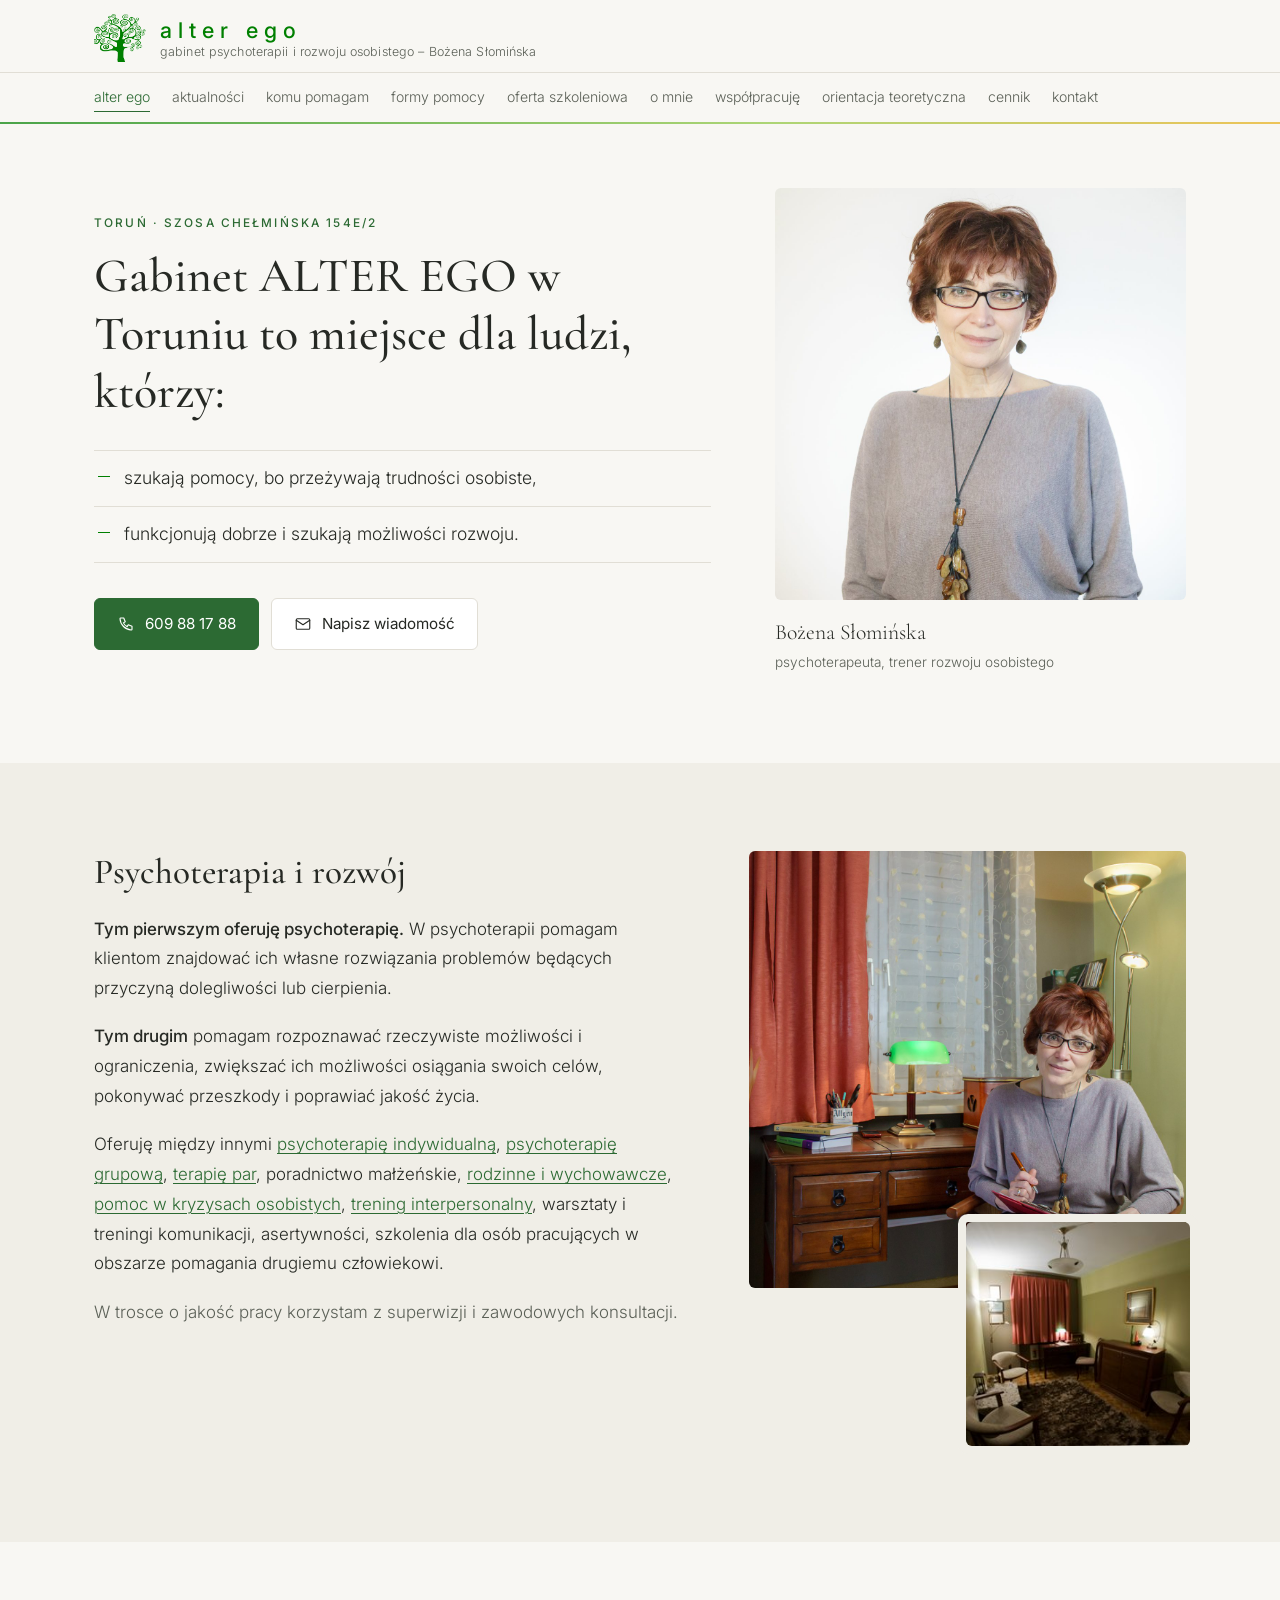
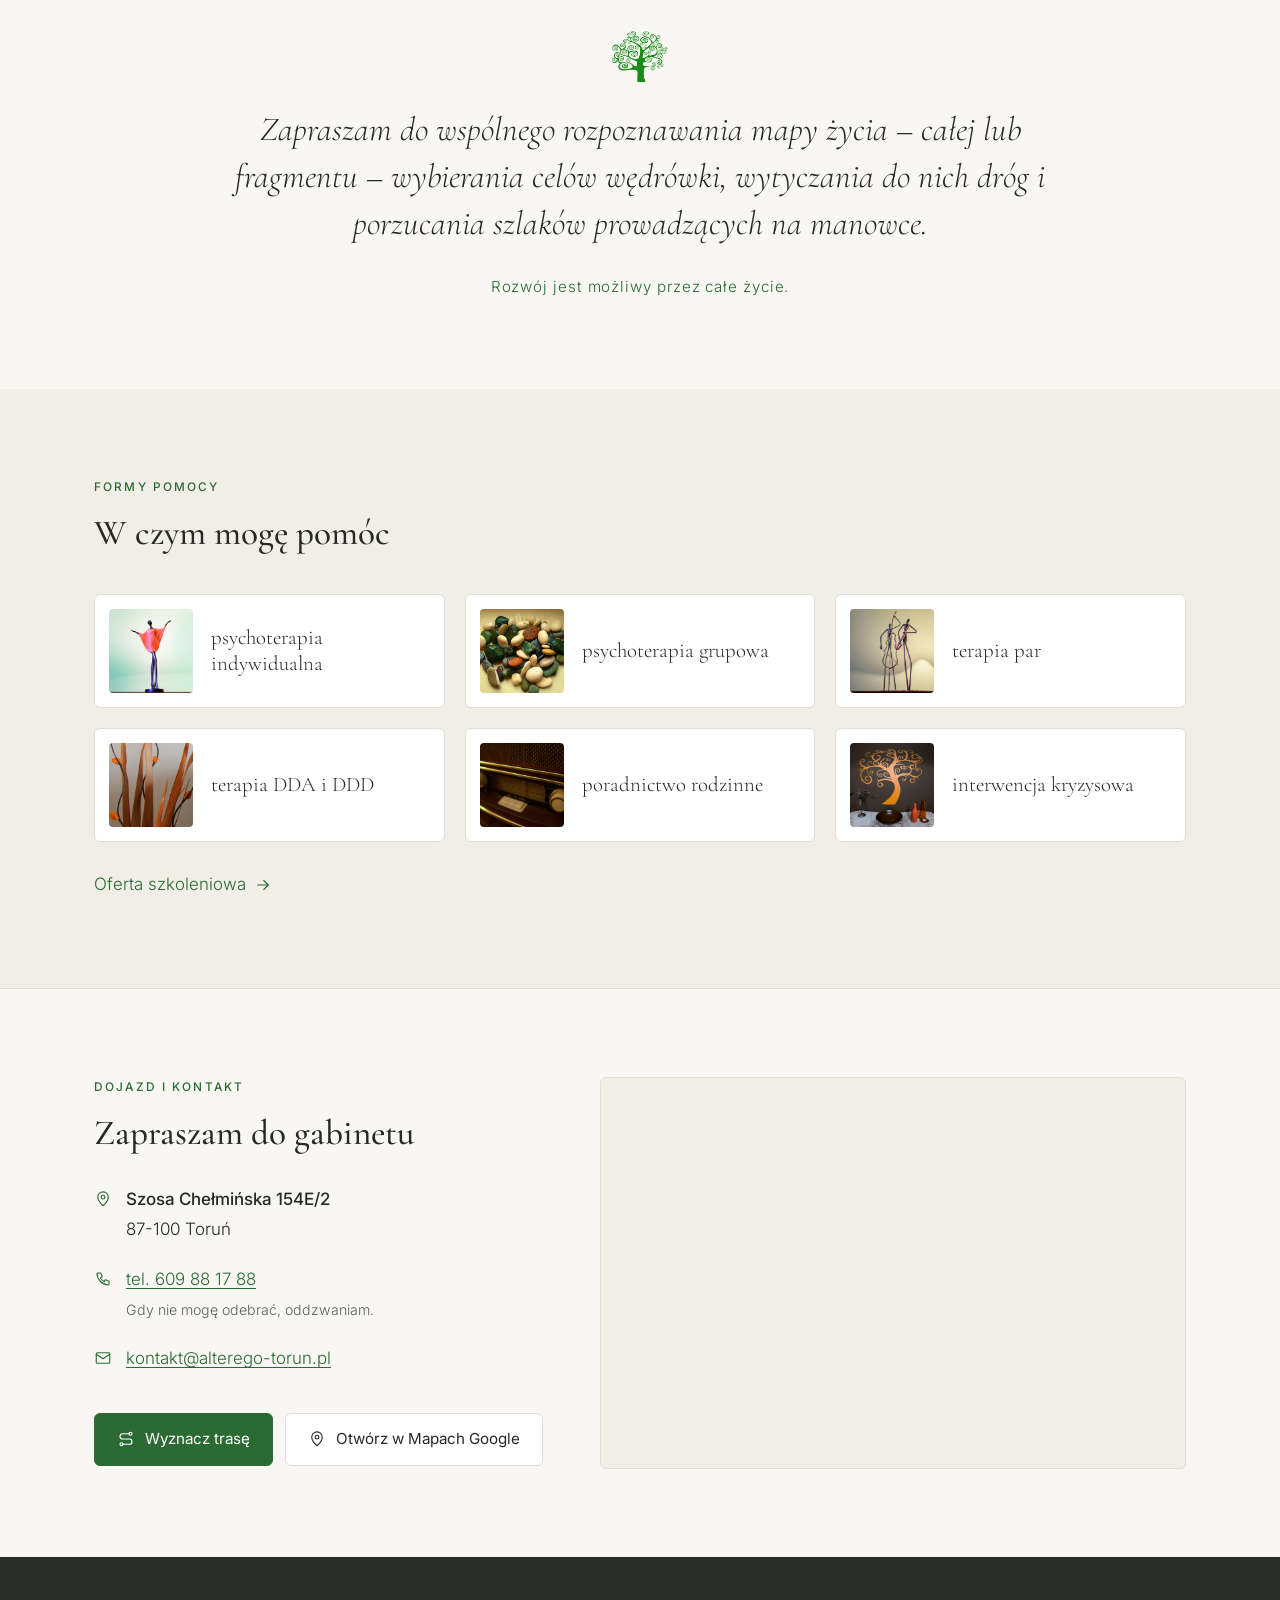
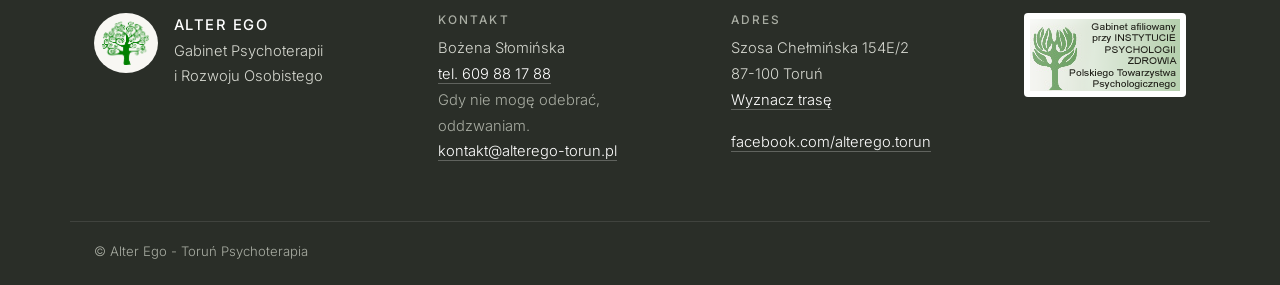
==== commit 8d63059d: "Add Google Maps directions and quick-contact features - 'Dojazd i kontakt' section with embedded Goo" ====
--- a/index.html
+++ b/index.html
@@ -5,12 +5,44 @@
   <meta name="viewport" content="width=device-width, initial-scale=1">
   <title>ALTER EGO – Gabinet Psychoterapii Bożena Słomińska – Toruń</title>
   <meta name="description" content="Gabinet Psychoterapii i Rozwoju Osobistego ALTER EGO w Toruniu. Bożena Słomińska – psychoterapia indywidualna, grupowa, terapia par, poradnictwo, interwencja kryzysowa, treningi.">
+  <link rel="canonical" href="https://www.alterego-torun.pl/">
+  <meta property="og:type" content="website">
+  <meta property="og:locale" content="pl_PL">
+  <meta property="og:site_name" content="ALTER EGO – Gabinet Psychoterapii">
+  <meta property="og:title" content="ALTER EGO – Gabinet Psychoterapii Bożena Słomińska – Toruń">
+  <meta property="og:description" content="Gabinet Psychoterapii i Rozwoju Osobistego ALTER EGO w Toruniu. Bożena Słomińska – psychoterapia indywidualna, grupowa, terapia par, poradnictwo, interwencja kryzysowa, treningi.">
+  <meta property="og:url" content="https://www.alterego-torun.pl/">
+  <meta property="og:image" content="https://www.alterego-torun.pl/assets/img/bozena-slominska-portret.jpg">
+  <meta name="theme-color" content="#f8f7f3">
   <link rel="preconnect" href="https://fonts.googleapis.com">
   <link rel="preconnect" href="https://fonts.gstatic.com" crossorigin>
   <link href="https://fonts.googleapis.com/css2?family=Cormorant+Garamond:ital,wght@0,500;0,600;1,500&family=Inter:wght@300;400;500&display=swap" rel="stylesheet">
   <link rel="stylesheet" href="assets/css/style.css">
   <link rel="icon" href="assets/img/favicon.png" type="image/png">
   <link rel="apple-touch-icon" href="assets/img/apple-touch-icon.png">
+  <script type="application/ld+json">
+  {
+    "@context": "https://schema.org",
+    "@type": "MedicalBusiness",
+    "name": "ALTER EGO – Gabinet Psychoterapii i Rozwoju Osobistego Bożena Słomińska",
+    "url": "https://www.alterego-torun.pl/",
+    "image": "https://www.alterego-torun.pl/assets/img/bozena-slominska-portret.jpg",
+    "logo": "https://www.alterego-torun.pl/assets/img/drzewo.png",
+    "telephone": "+48 609 881 788",
+    "email": "kontakt@alterego-torun.pl",
+    "address": {
+      "@type": "PostalAddress",
+      "streetAddress": "Szosa Chełmińska 154E/2",
+      "postalCode": "87-100",
+      "addressLocality": "Toruń",
+      "addressCountry": "PL"
+    },
+    "geo": { "@type": "GeoCoordinates", "latitude": 53.0302896, "longitude": 18.5903511 },
+    "hasMap": "https://maps.google.com/maps?cid=1051423359503064108",
+    "sameAs": ["https://www.facebook.com/alterego.torun/"],
+    "founder": { "@type": "Person", "name": "Bożena Słomińska", "jobTitle": "psychoterapeuta" }
+  }
+  </script>
 </head>
 <body>
   <a class="skip" href="#main">Przejdź do treści</a>
@@ -111,15 +143,25 @@
       </div>
     </section>
 
-    <section class="section cta">
-      <div class="container cta-inner">
-        <div>
-          <h2>Zapraszam do kontaktu</h2>
-          <p class="muted">Gdy nie mogę odebrać, oddzwaniam.</p>
-        </div>
-        <div class="actions">
-          <a href="tel:+48609881788" class="btn btn-primary"><svg class="i" viewBox="0 0 24 24" aria-hidden="true"><path d="M5 4h4l2 5-2.5 1.5a11 11 0 0 0 5 5L15 13l5 2v4a1 1 0 0 1-1 1A16 16 0 0 1 4 5a1 1 0 0 1 1-1"/></svg> 609 88 17 88</a>
-          <a href="kontakt.html" class="btn btn-ghost"><svg class="i" viewBox="0 0 24 24" aria-hidden="true"><path d="M12 21s-7-6.2-7-11.5a7 7 0 0 1 14 0C19 14.8 12 21 12 21z"/><circle cx="12" cy="9.5" r="2.5"/></svg> Dojazd i kontakt</a>
+    <section class="section visit" id="dojazd">
+      <div class="container visit-grid">
+        <div class="visit-text">
+          <p class="eyebrow">Dojazd i kontakt</p>
+          <h2>Zapraszam do gabinetu</h2>
+          <ul class="contact-list">
+            <li><svg class="i" viewBox="0 0 24 24" aria-hidden="true"><path d="M12 21s-7-6.2-7-11.5a7 7 0 0 1 14 0C19 14.8 12 21 12 21z"/><circle cx="12" cy="9.5" r="2.5"/></svg><span><strong>Szosa Chełmińska 154E/2</strong><br>87-100 Toruń</span></li>
+            <li><svg class="i" viewBox="0 0 24 24" aria-hidden="true"><path d="M5 4h4l2 5-2.5 1.5a11 11 0 0 0 5 5L15 13l5 2v4a1 1 0 0 1-1 1A16 16 0 0 1 4 5a1 1 0 0 1 1-1"/></svg><span><a href="tel:+48609881788">tel. 609 88 17 88</a><br><small class="muted">Gdy nie mogę odebrać, oddzwaniam.</small></span></li>
+            <li><svg class="i" viewBox="0 0 24 24" aria-hidden="true"><rect x="3" y="5" width="18" height="14" rx="1.5"/><path d="M3 7l9 6 9-6"/></svg><a href="mailto:kontakt@alterego-torun.pl">kontakt@alterego-torun.pl</a></li>
+          </ul>
+          <div class="actions">
+            <a href="https://www.google.com/maps/dir/?api=1&destination=ALTER%20EGO%20Gabinet%20Psychoterapii%2C%20Szosa%20Che%C5%82mi%C5%84ska%20154E%2C%2087-100%20Toru%C5%84" class="btn btn-primary" target="_blank" rel="noopener"><svg class="i" viewBox="0 0 24 24" aria-hidden="true"><circle cx="6" cy="19" r="2"/><circle cx="18" cy="5" r="2"/><path d="M8 19h8.5a3.5 3.5 0 0 0 0-7h-9a3.5 3.5 0 0 1 0-7H16"/></svg> Wyznacz trasę</a>
+            <a href="https://maps.google.com/maps?cid=1051423359503064108" class="btn btn-ghost" target="_blank" rel="noopener"><svg class="i" viewBox="0 0 24 24" aria-hidden="true"><path d="M12 21s-7-6.2-7-11.5a7 7 0 0 1 14 0C19 14.8 12 21 12 21z"/><circle cx="12" cy="9.5" r="2.5"/></svg> Otwórz w Mapach Google</a>
+          </div>
+        </div>
+        <div class="map">
+          <iframe title="Mapa – ALTER EGO, Szosa Chełmińska 154E, Toruń"
+            src="https://www.google.com/maps/embed?origin=mfe&pb=!1m3!2m1!1sSzosa+Che%C5%82mi%C5%84ska+154E,+87-100+Toru%C5%84!6i16"
+            loading="lazy" referrerpolicy="no-referrer-when-downgrade" allowfullscreen></iframe>
         </div>
       </div>
     </section>
@@ -141,7 +183,8 @@
       </div>
       <div>
         <h2 class="footer-title">Adres</h2>
-        <p>Szosa Chełmińska 154E/2<br>87-100 Toruń</p>
+        <p>Szosa Chełmińska 154E/2<br>87-100 Toruń<br>
+          <a href="https://www.google.com/maps/dir/?api=1&destination=ALTER%20EGO%20Gabinet%20Psychoterapii%2C%20Szosa%20Che%C5%82mi%C5%84ska%20154E%2C%2087-100%20Toru%C5%84" target="_blank" rel="noopener">Wyznacz trasę</a></p>
         <p><a href="https://www.facebook.com/alterego.torun/" target="_blank" rel="noopener">facebook.com/alterego.torun</a></p>
       </div>
       <div class="footer-cert">
@@ -155,6 +198,12 @@
     </div>
   </footer>
 
+  <nav class="quickbar" aria-label="Szybki kontakt">
+    <a href="tel:+48609881788"><svg class="i" viewBox="0 0 24 24" aria-hidden="true"><path d="M5 4h4l2 5-2.5 1.5a11 11 0 0 0 5 5L15 13l5 2v4a1 1 0 0 1-1 1A16 16 0 0 1 4 5a1 1 0 0 1 1-1"/></svg><span>Zadzwoń</span></a>
+    <a href="https://www.google.com/maps/dir/?api=1&destination=ALTER%20EGO%20Gabinet%20Psychoterapii%2C%20Szosa%20Che%C5%82mi%C5%84ska%20154E%2C%2087-100%20Toru%C5%84" target="_blank" rel="noopener"><svg class="i" viewBox="0 0 24 24" aria-hidden="true"><circle cx="6" cy="19" r="2"/><circle cx="18" cy="5" r="2"/><path d="M8 19h8.5a3.5 3.5 0 0 0 0-7h-9a3.5 3.5 0 0 1 0-7H16"/></svg><span>Dojazd</span></a>
+    <a href="mailto:kontakt@alterego-torun.pl"><svg class="i" viewBox="0 0 24 24" aria-hidden="true"><rect x="3" y="5" width="18" height="14" rx="1.5"/><path d="M3 7l9 6 9-6"/></svg><span>E-mail</span></a>
+  </nav>
+
   <script src="assets/js/main.js"></script>
 </body>
 </html>
--- a/assets/css/style.css
+++ b/assets/css/style.css
@@ -47,7 +47,7 @@
 }
 h1 { font-size: clamp(2.2rem, 4.6vw, 3.3rem); }
 h2 { font-size: clamp(1.7rem, 3vw, 2.2rem); margin-top: 1.6em; }
-h2:first-child { margin-top: 0; }
+h2:first-child, .eyebrow + h2 { margin-top: 0; }
 h3 { font-size: 1.4rem; margin-top: 1.5em; }
 
 p { margin: 0 0 1.1em; }
@@ -469,3 +469,41 @@
   .lead-text { font-size: 1.3rem; }
   .account-no { font-size: 1rem; letter-spacing: .03em; }
 }
+
+/* ---------- Dojazd (home) ---------- */
+.visit { border-top: 1px solid var(--line); }
+.visit-grid { display: grid; grid-template-columns: 1fr 1.3fr; gap: 56px; align-items: stretch; }
+.visit .contact-list { margin: 1.2rem 0 1.8rem; }
+.visit .contact-list .i { margin-top: 5px; color: var(--accent); }
+
+/* ---------- Copy account number ---------- */
+.account-row { display: flex; align-items: center; justify-content: space-between; gap: 16px; flex-wrap: wrap; }
+.btn-sm { padding: 7px 14px; font-size: .85rem; cursor: pointer; font-family: inherit; }
+.btn-sm.copied { border-color: var(--accent); color: var(--accent); }
+
+/* ---------- Mobile quick-contact bar ---------- */
+.quickbar { display: none; }
+@media (max-width: 860px) {
+  .visit-grid { grid-template-columns: 1fr; gap: 32px; }
+  .quickbar {
+    display: grid;
+    grid-template-columns: repeat(3, 1fr);
+    position: fixed;
+    left: 0; right: 0; bottom: 0;
+    z-index: 30;
+    background: rgba(248, 247, 243, .97);
+    backdrop-filter: blur(8px);
+    border-top: 1px solid var(--line);
+    padding-bottom: env(safe-area-inset-bottom);
+  }
+  .quickbar a {
+    display: flex; flex-direction: column; align-items: center; gap: 2px;
+    padding: 9px 0 8px;
+    font-size: .74rem;
+    text-decoration: none;
+    color: var(--ink-soft);
+  }
+  .quickbar a:first-child { color: var(--accent); }
+  .quickbar .i { width: 20px; height: 20px; }
+  body { padding-bottom: 60px; }
+}
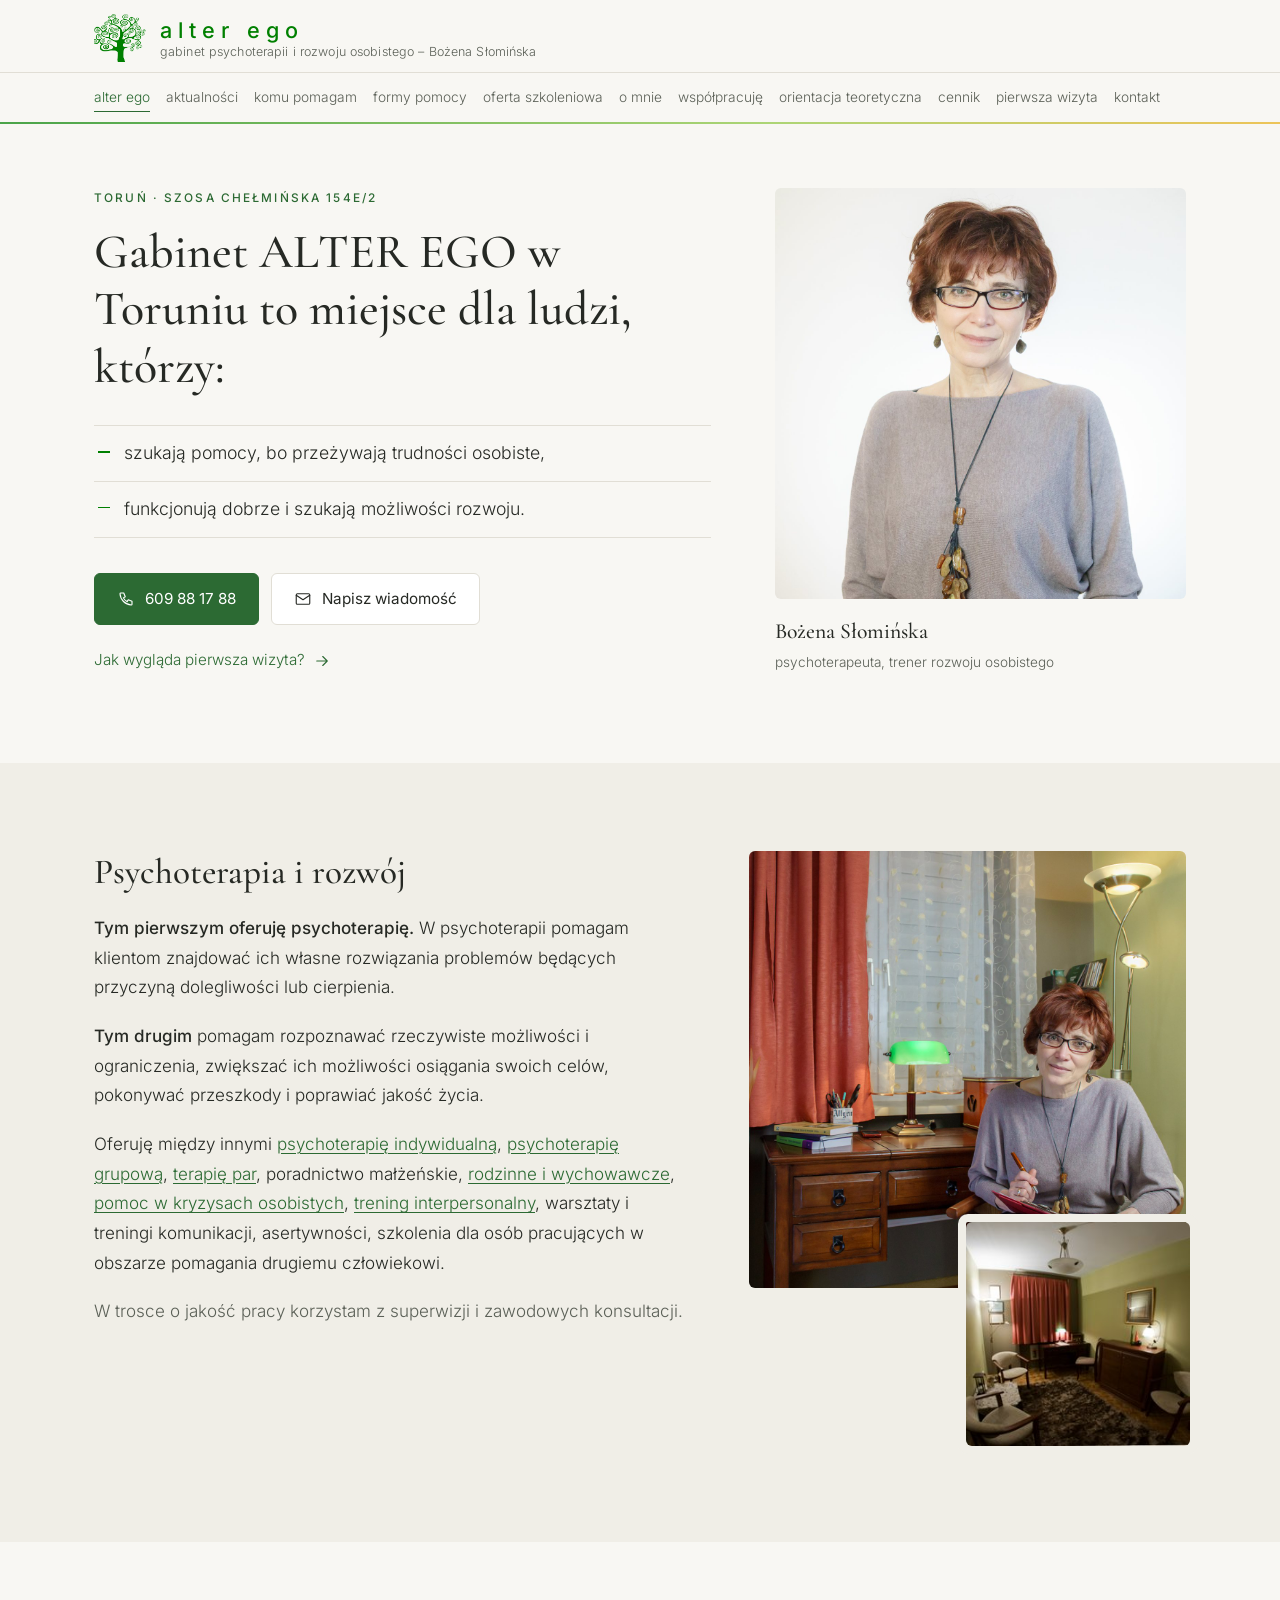
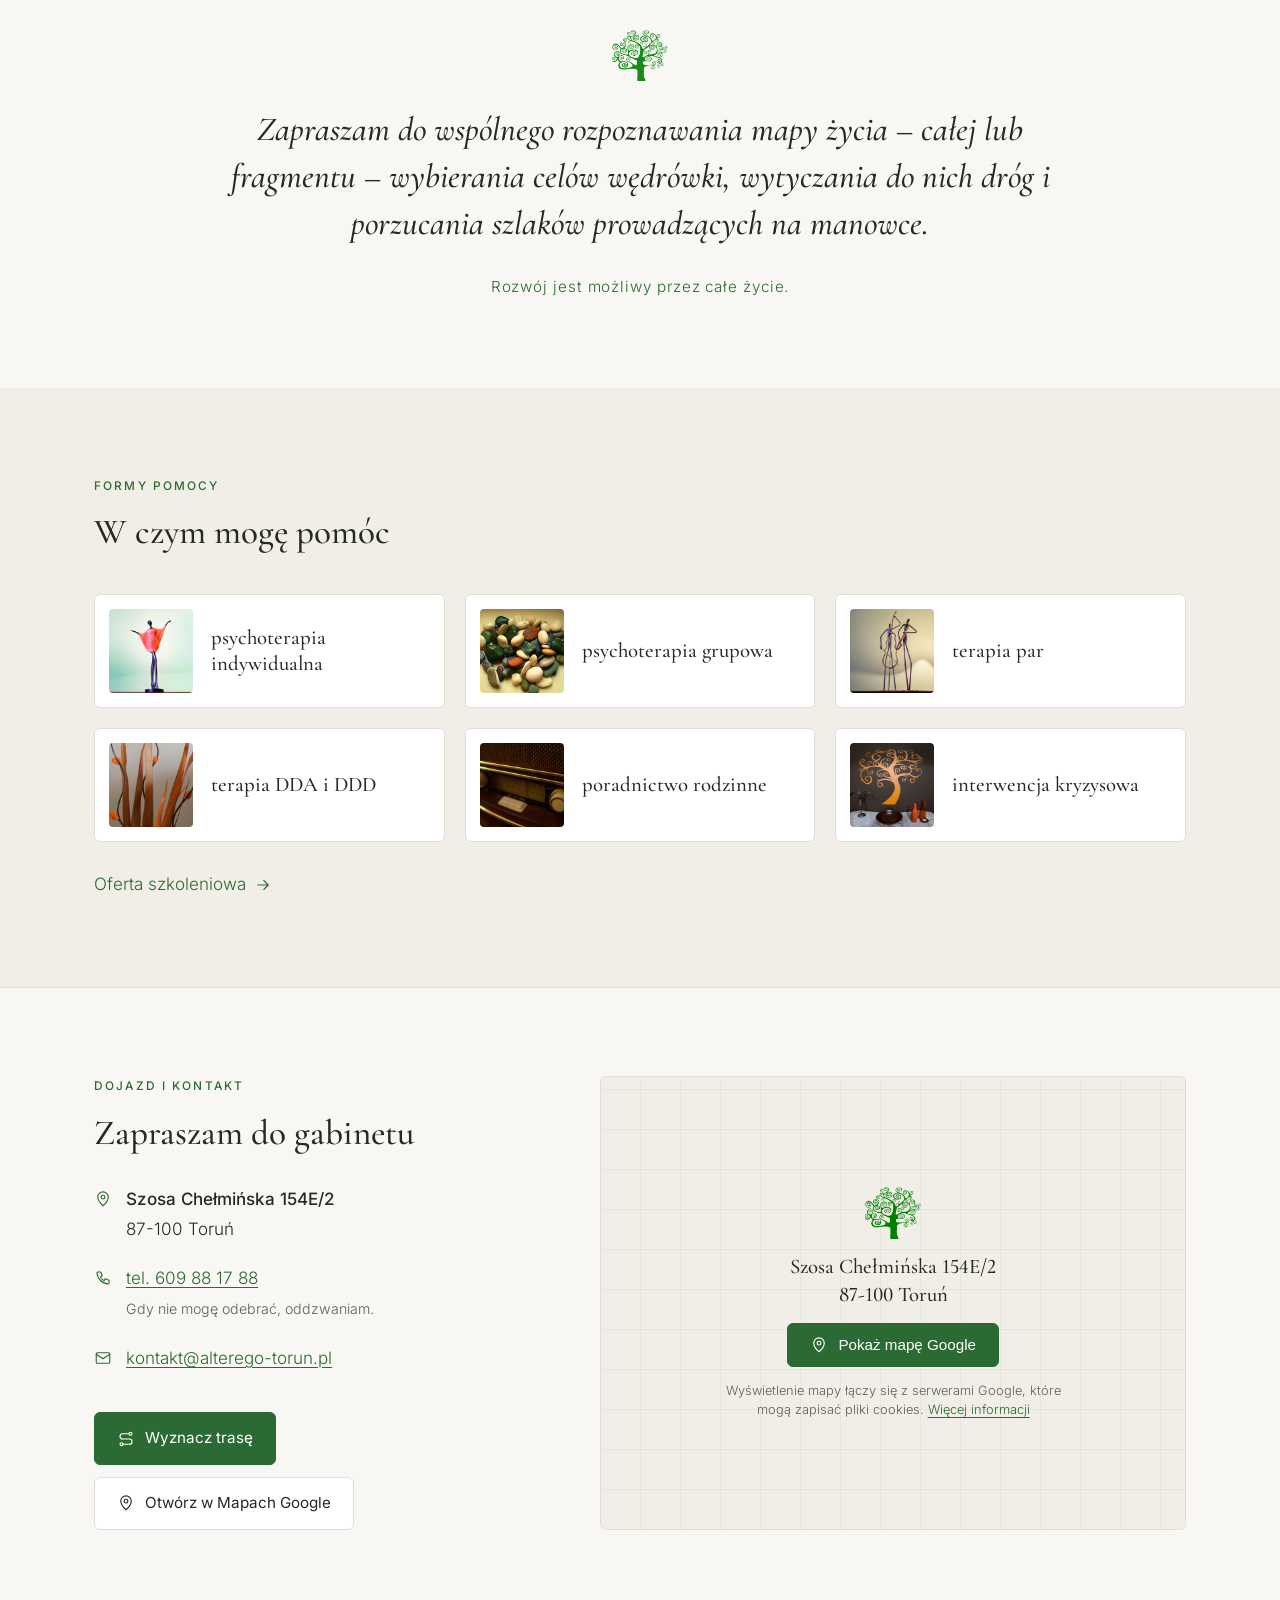
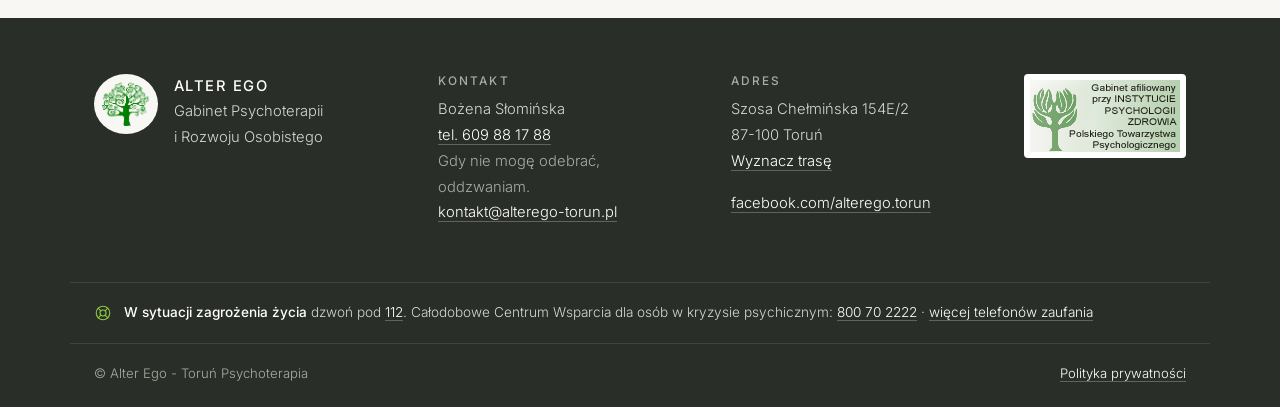
==== commit 03a19dc8: "Add first-visit rules, crisis lines, privacy policy and click-to-load map - New page 'Pierwsza wizyt" ====
--- a/index.html
+++ b/index.html
@@ -14,9 +14,7 @@
   <meta property="og:url" content="https://www.alterego-torun.pl/">
   <meta property="og:image" content="https://www.alterego-torun.pl/assets/img/bozena-slominska-portret.jpg">
   <meta name="theme-color" content="#f8f7f3">
-  <link rel="preconnect" href="https://fonts.googleapis.com">
-  <link rel="preconnect" href="https://fonts.gstatic.com" crossorigin>
-  <link href="https://fonts.googleapis.com/css2?family=Cormorant+Garamond:ital,wght@0,500;0,600;1,500&family=Inter:wght@300;400;500&display=swap" rel="stylesheet">
+  <link rel="stylesheet" href="assets/fonts/fonts.css">
   <link rel="stylesheet" href="assets/css/style.css">
   <link rel="icon" href="assets/img/favicon.png" type="image/png">
   <link rel="apple-touch-icon" href="assets/img/apple-touch-icon.png">
@@ -71,6 +69,7 @@
         <a href="wspolpracuje.html">współpracuję</a>
         <a href="orientacja-teoretyczna.html">orientacja teoretyczna</a>
         <a href="cennik.html">cennik</a>
+        <a href="pierwsza-wizyta.html">pierwsza wizyta</a>
         <a href="kontakt.html">kontakt</a>
       </div>
     </nav>
@@ -92,6 +91,7 @@
             <a href="tel:+48609881788" class="btn btn-primary"><svg class="i" viewBox="0 0 24 24" aria-hidden="true"><path d="M5 4h4l2 5-2.5 1.5a11 11 0 0 0 5 5L15 13l5 2v4a1 1 0 0 1-1 1A16 16 0 0 1 4 5a1 1 0 0 1 1-1"/></svg> 609 88 17 88</a>
             <a href="mailto:kontakt@alterego-torun.pl" class="btn btn-ghost"><svg class="i" viewBox="0 0 24 24" aria-hidden="true"><rect x="3" y="5" width="18" height="14" rx="1.5"/><path d="M3 7l9 6 9-6"/></svg> Napisz wiadomość</a>
           </div>
+          <p class="hero-more"><a href="pierwsza-wizyta.html">Jak wygląda pierwsza wizyta? <svg class="i i-arrow" viewBox="0 0 24 24" aria-hidden="true"><path d="M5 12h14M13 6l6 6-6 6"/></svg></a></p>
         </div>
         <figure class="hero-photo">
           <img src="assets/img/bozena-slominska-portret.jpg" alt="Bożena Słomińska – psychoterapeuta" width="1200" height="1200">
@@ -158,10 +158,14 @@
             <a href="https://maps.google.com/maps?cid=1051423359503064108" class="btn btn-ghost" target="_blank" rel="noopener"><svg class="i" viewBox="0 0 24 24" aria-hidden="true"><path d="M12 21s-7-6.2-7-11.5a7 7 0 0 1 14 0C19 14.8 12 21 12 21z"/><circle cx="12" cy="9.5" r="2.5"/></svg> Otwórz w Mapach Google</a>
           </div>
         </div>
-        <div class="map">
-          <iframe title="Mapa – ALTER EGO, Szosa Chełmińska 154E, Toruń"
-            src="https://www.google.com/maps/embed?origin=mfe&pb=!1m3!2m1!1sSzosa+Che%C5%82mi%C5%84ska+154E,+87-100+Toru%C5%84!6i16"
-            loading="lazy" referrerpolicy="no-referrer-when-downgrade" allowfullscreen></iframe>
+        <div class="map" data-map-src="https://www.google.com/maps/embed?origin=mfe&pb=!1m3!2m1!1sSzosa+Che%C5%82mi%C5%84ska+154E,+87-100+Toru%C5%84!6i16">
+          <div class="map-placeholder">
+            <img src="assets/img/drzewo.png" alt="" width="56" height="52">
+            <p class="map-address">Szosa Chełmińska 154E/2<br>87-100 Toruń</p>
+            <button type="button" class="btn btn-primary" data-map-load><svg class="i" viewBox="0 0 24 24" aria-hidden="true"><path d="M12 21s-7-6.2-7-11.5a7 7 0 0 1 14 0C19 14.8 12 21 12 21z"/><circle cx="12" cy="9.5" r="2.5"/></svg> Pokaż mapę Google</button>
+            <p class="map-note">Wyświetlenie mapy łączy się z serwerami Google, które mogą zapisać pliki cookies.
+              <a href="polityka-prywatnosci.html#mapa">Więcej informacji</a></p>
+          </div>
         </div>
       </div>
     </section>
@@ -193,8 +197,14 @@
         </a>
       </div>
     </div>
+    <div class="container footer-crisis">
+      <p><svg class="i" viewBox="0 0 24 24" aria-hidden="true"><circle cx="12" cy="12" r="9"/><circle cx="12" cy="12" r="4"/><path d="M5.6 5.6l3.6 3.6M14.8 14.8l3.6 3.6M18.4 5.6l-3.6 3.6M9.2 14.8l-3.6 3.6"/></svg><span><strong>W sytuacji zagrożenia życia</strong> dzwoń pod <a href="tel:112">112</a>.
+        Całodobowe Centrum Wsparcia dla osób w kryzysie psychicznym: <a href="tel:800702222">800 70 2222</a> ·
+        <a href="pierwsza-wizyta.html#pomoc-w-kryzysie">więcej telefonów zaufania</a></span></p>
+    </div>
     <div class="container footer-bottom">
       <p>© Alter Ego - Toruń Psychoterapia</p>
+      <p><a href="polityka-prywatnosci.html">Polityka prywatności</a></p>
     </div>
   </footer>
 
--- a/assets/fonts/fonts.css
+++ b/assets/fonts/fonts.css
@@ -0,0 +1,109 @@
+/* Self-hosted Google Fonts (Cormorant Garamond, Inter) – latin + latin-ext only */
+/* Cormorant Garamond latin-ext */
+@font-face {
+  font-family: 'Cormorant Garamond';
+  font-style: italic;
+  font-weight: 500;
+  font-display: swap;
+  src: url(cormorant-garamond-latin-ext-4f7084.woff2) format('woff2');
+  unicode-range: U+0100-02BA, U+02BD-02C5, U+02C7-02CC, U+02CE-02D7, U+02DD-02FF, U+0304, U+0308, U+0329, U+1D00-1DBF, U+1E00-1E9F, U+1EF2-1EFF, U+2020, U+20A0-20AB, U+20AD-20C0, U+2113, U+2C60-2C7F, U+A720-A7FF;
+}
+/* Cormorant Garamond latin */
+@font-face {
+  font-family: 'Cormorant Garamond';
+  font-style: italic;
+  font-weight: 500;
+  font-display: swap;
+  src: url(cormorant-garamond-latin-5d13e7.woff2) format('woff2');
+  unicode-range: U+0000-00FF, U+0131, U+0152-0153, U+02BB-02BC, U+02C6, U+02DA, U+02DC, U+0304, U+0308, U+0329, U+2000-206F, U+20AC, U+2122, U+2191, U+2193, U+2212, U+2215, U+FEFF, U+FFFD;
+}
+/* Cormorant Garamond latin-ext */
+@font-face {
+  font-family: 'Cormorant Garamond';
+  font-style: normal;
+  font-weight: 500;
+  font-display: swap;
+  src: url(cormorant-garamond-latin-ext-907682.woff2) format('woff2');
+  unicode-range: U+0100-02BA, U+02BD-02C5, U+02C7-02CC, U+02CE-02D7, U+02DD-02FF, U+0304, U+0308, U+0329, U+1D00-1DBF, U+1E00-1E9F, U+1EF2-1EFF, U+2020, U+20A0-20AB, U+20AD-20C0, U+2113, U+2C60-2C7F, U+A720-A7FF;
+}
+/* Cormorant Garamond latin */
+@font-face {
+  font-family: 'Cormorant Garamond';
+  font-style: normal;
+  font-weight: 500;
+  font-display: swap;
+  src: url(cormorant-garamond-latin-2fed1d.woff2) format('woff2');
+  unicode-range: U+0000-00FF, U+0131, U+0152-0153, U+02BB-02BC, U+02C6, U+02DA, U+02DC, U+0304, U+0308, U+0329, U+2000-206F, U+20AC, U+2122, U+2191, U+2193, U+2212, U+2215, U+FEFF, U+FFFD;
+}
+/* Cormorant Garamond latin-ext */
+@font-face {
+  font-family: 'Cormorant Garamond';
+  font-style: normal;
+  font-weight: 600;
+  font-display: swap;
+  src: url(cormorant-garamond-latin-ext-907682.woff2) format('woff2');
+  unicode-range: U+0100-02BA, U+02BD-02C5, U+02C7-02CC, U+02CE-02D7, U+02DD-02FF, U+0304, U+0308, U+0329, U+1D00-1DBF, U+1E00-1E9F, U+1EF2-1EFF, U+2020, U+20A0-20AB, U+20AD-20C0, U+2113, U+2C60-2C7F, U+A720-A7FF;
+}
+/* Cormorant Garamond latin */
+@font-face {
+  font-family: 'Cormorant Garamond';
+  font-style: normal;
+  font-weight: 600;
+  font-display: swap;
+  src: url(cormorant-garamond-latin-2fed1d.woff2) format('woff2');
+  unicode-range: U+0000-00FF, U+0131, U+0152-0153, U+02BB-02BC, U+02C6, U+02DA, U+02DC, U+0304, U+0308, U+0329, U+2000-206F, U+20AC, U+2122, U+2191, U+2193, U+2212, U+2215, U+FEFF, U+FFFD;
+}
+/* Inter latin-ext */
+@font-face {
+  font-family: 'Inter';
+  font-style: normal;
+  font-weight: 300;
+  font-display: swap;
+  src: url(inter-latin-ext-395290.woff2) format('woff2');
+  unicode-range: U+0100-02BA, U+02BD-02C5, U+02C7-02CC, U+02CE-02D7, U+02DD-02FF, U+0304, U+0308, U+0329, U+1D00-1DBF, U+1E00-1E9F, U+1EF2-1EFF, U+2020, U+20A0-20AB, U+20AD-20C0, U+2113, U+2C60-2C7F, U+A720-A7FF;
+}
+/* Inter latin */
+@font-face {
+  font-family: 'Inter';
+  font-style: normal;
+  font-weight: 300;
+  font-display: swap;
+  src: url(inter-latin-567244.woff2) format('woff2');
+  unicode-range: U+0000-00FF, U+0131, U+0152-0153, U+02BB-02BC, U+02C6, U+02DA, U+02DC, U+0304, U+0308, U+0329, U+2000-206F, U+20AC, U+2122, U+2191, U+2193, U+2212, U+2215, U+FEFF, U+FFFD;
+}
+/* Inter latin-ext */
+@font-face {
+  font-family: 'Inter';
+  font-style: normal;
+  font-weight: 400;
+  font-display: swap;
+  src: url(inter-latin-ext-395290.woff2) format('woff2');
+  unicode-range: U+0100-02BA, U+02BD-02C5, U+02C7-02CC, U+02CE-02D7, U+02DD-02FF, U+0304, U+0308, U+0329, U+1D00-1DBF, U+1E00-1E9F, U+1EF2-1EFF, U+2020, U+20A0-20AB, U+20AD-20C0, U+2113, U+2C60-2C7F, U+A720-A7FF;
+}
+/* Inter latin */
+@font-face {
+  font-family: 'Inter';
+  font-style: normal;
+  font-weight: 400;
+  font-display: swap;
+  src: url(inter-latin-567244.woff2) format('woff2');
+  unicode-range: U+0000-00FF, U+0131, U+0152-0153, U+02BB-02BC, U+02C6, U+02DA, U+02DC, U+0304, U+0308, U+0329, U+2000-206F, U+20AC, U+2122, U+2191, U+2193, U+2212, U+2215, U+FEFF, U+FFFD;
+}
+/* Inter latin-ext */
+@font-face {
+  font-family: 'Inter';
+  font-style: normal;
+  font-weight: 500;
+  font-display: swap;
+  src: url(inter-latin-ext-395290.woff2) format('woff2');
+  unicode-range: U+0100-02BA, U+02BD-02C5, U+02C7-02CC, U+02CE-02D7, U+02DD-02FF, U+0304, U+0308, U+0329, U+1D00-1DBF, U+1E00-1E9F, U+1EF2-1EFF, U+2020, U+20A0-20AB, U+20AD-20C0, U+2113, U+2C60-2C7F, U+A720-A7FF;
+}
+/* Inter latin */
+@font-face {
+  font-family: 'Inter';
+  font-style: normal;
+  font-weight: 500;
+  font-display: swap;
+  src: url(inter-latin-567244.woff2) format('woff2');
+  unicode-range: U+0000-00FF, U+0131, U+0152-0153, U+02BB-02BC, U+02C6, U+02DA, U+02DC, U+0304, U+0308, U+0329, U+2000-206F, U+20AC, U+2122, U+2191, U+2193, U+2212, U+2215, U+FEFF, U+FFFD;
+}
--- a/assets/css/style.css
+++ b/assets/css/style.css
@@ -31,6 +31,7 @@
   font-size: 17px;
   line-height: 1.75;
   -webkit-font-smoothing: antialiased;
+  font-variant-numeric: lining-nums;
 }
 
 img { max-width: 100%; height: auto; display: block; }
@@ -106,10 +107,10 @@
 .brand-sub { font-size: .78rem; color: var(--ink-soft); letter-spacing: .01em; }
 
 .nav { border-top: 1px solid var(--line); }
-.nav-inner { display: flex; flex-wrap: wrap; gap: 4px 22px; padding-top: 10px; padding-bottom: 10px; }
+.nav-inner { display: flex; flex-wrap: wrap; gap: 4px 16px; padding-top: 10px; padding-bottom: 10px; }
 .nav a {
   text-decoration: none;
-  font-size: .88rem;
+  font-size: .86rem;
   color: var(--ink-soft);
   padding: 2px 0;
   border-bottom: 1px solid transparent;
@@ -507,3 +508,50 @@
   .quickbar .i { width: 20px; height: 20px; }
   body { padding-bottom: 60px; }
 }
+
+/* ---------- Map (click to load) ---------- */
+.map { position: relative; }
+.map-placeholder {
+  position: absolute; inset: 0;
+  display: flex; flex-direction: column; align-items: center; justify-content: center;
+  gap: 14px;
+  padding: 28px;
+  text-align: center;
+  background:
+    repeating-linear-gradient(0deg, transparent 0 39px, rgba(44,106,51,.06) 39px 40px),
+    repeating-linear-gradient(90deg, transparent 0 39px, rgba(44,106,51,.06) 39px 40px),
+    var(--bg-alt);
+}
+.map-placeholder img { width: 56px; height: auto; }
+.map-address { margin: 0; font-family: var(--serif); font-size: 1.3rem; line-height: 1.35; }
+.map-note { margin: 0; max-width: 360px; font-size: .8rem; color: var(--ink-soft); line-height: 1.5; }
+.map.loaded .map-placeholder { display: none; }
+
+/* ---------- Home: first-visit link ---------- */
+.hero-more { margin: 22px 0 0; font-size: .95rem; }
+.hero-more a { display: inline-flex; align-items: center; gap: 8px; text-decoration: none; }
+.hero-more a:hover .i-arrow { transform: translateX(4px); }
+
+/* ---------- Crisis lines ---------- */
+.hotlines { margin: 1.4rem 0; border-top: 1px solid var(--line); }
+.hotlines > div {
+  display: grid; grid-template-columns: 170px 1fr; gap: 20px; align-items: baseline;
+  padding: 16px 0; border-bottom: 1px solid var(--line);
+}
+.hotlines dt { font-family: var(--serif); font-size: 1.6rem; line-height: 1.2; white-space: nowrap; }
+.hotlines dt a { text-decoration: none; }
+.hotlines dd { margin: 0; }
+
+.footer-crisis { border-top: 1px solid rgba(255,255,255,.1); padding-top: 18px; padding-bottom: 18px; font-size: .85rem; }
+.footer-crisis p { display: flex; gap: 12px; align-items: flex-start; margin: 0; }
+.footer-crisis .i { margin-top: 3px; color: var(--lime); }
+.footer-crisis strong { color: #fff; }
+.footer-bottom { display: flex; justify-content: space-between; gap: 16px; flex-wrap: wrap; }
+
+/* ---------- Legal text ---------- */
+.legal h2 { font-size: 1.5rem; margin-top: 1.8em; }
+.legal h2:first-child { margin-top: 0; }
+
+@media (max-width: 600px) {
+  .hotlines > div { grid-template-columns: 1fr; gap: 2px; }
+}
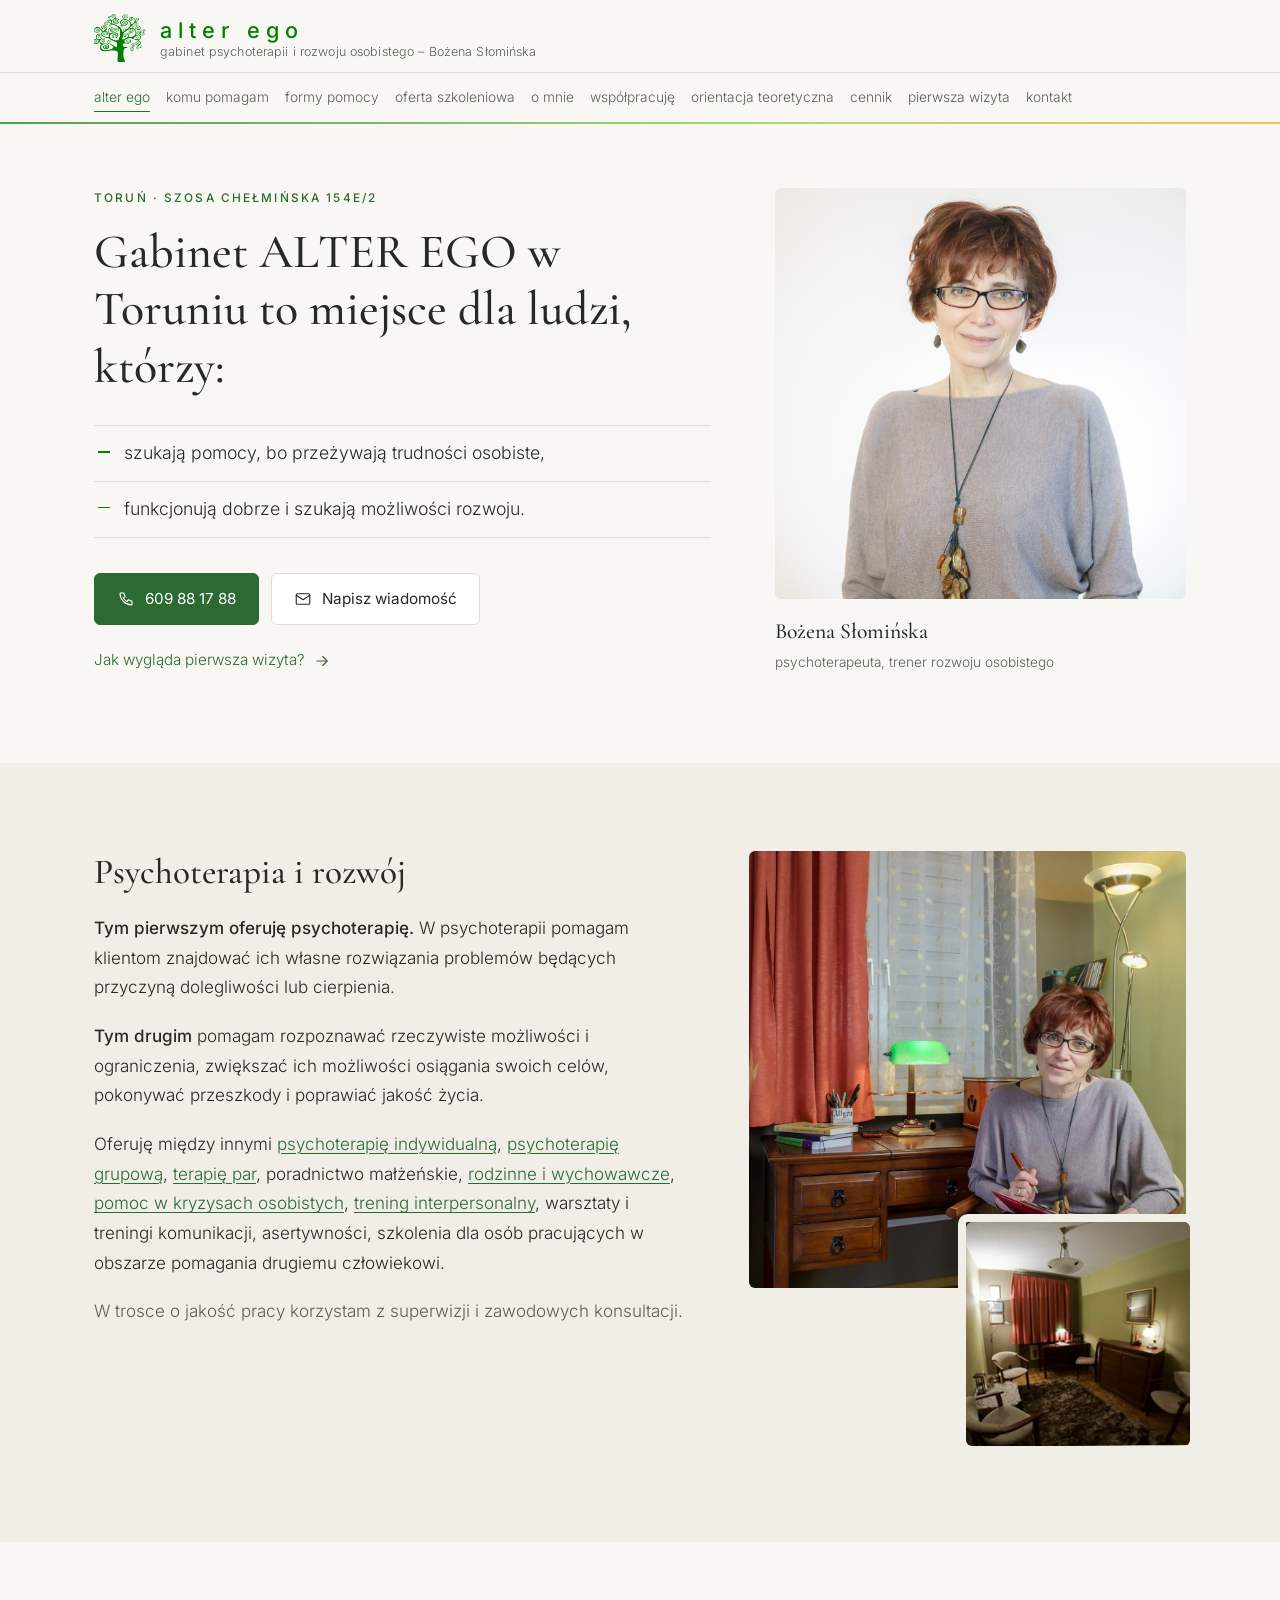
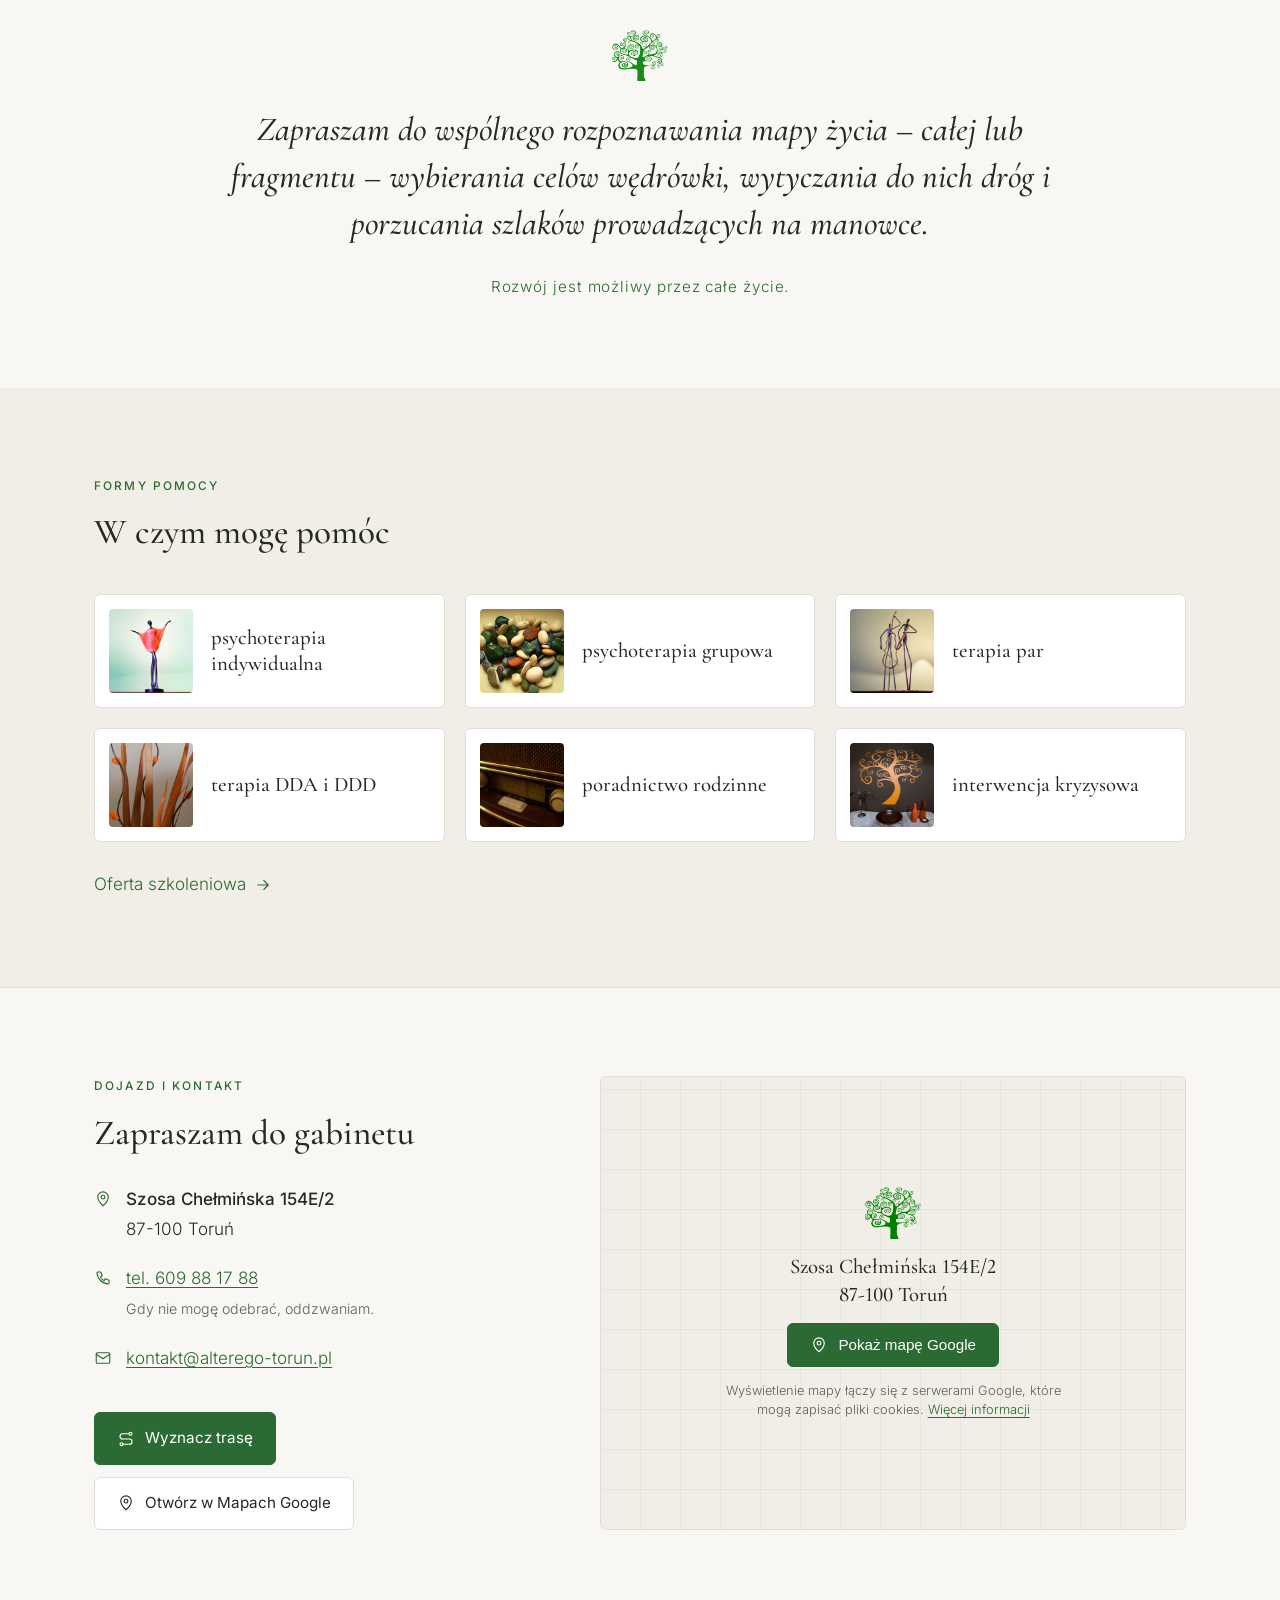
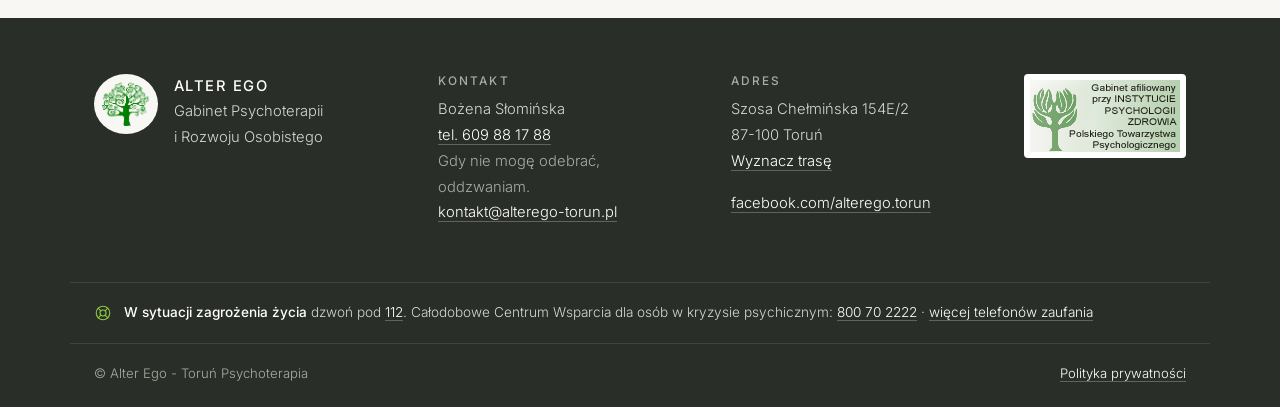
==== commit 5d8acaba: "Remove 'aktualności' from the menu Co-Authored-By: Claude Opus 5.5 <noreply@anthropic.com> Claude-Se" ====
--- a/index.html
+++ b/index.html
@@ -61,7 +61,6 @@
     <nav class="nav" id="nav" aria-label="Menu główne">
       <div class="container nav-inner">
         <a href="index.html" class="active" aria-current="page">alter ego</a>
-        <a href="https://www.facebook.com/alterego.torun/" target="_blank" rel="noopener">aktualności</a>
         <a href="komu-pomagam.html">komu pomagam</a>
         <a href="formy-pomocy.html">formy pomocy</a>
         <a href="oferta-szkoleniowa.html">oferta szkoleniowa</a>
